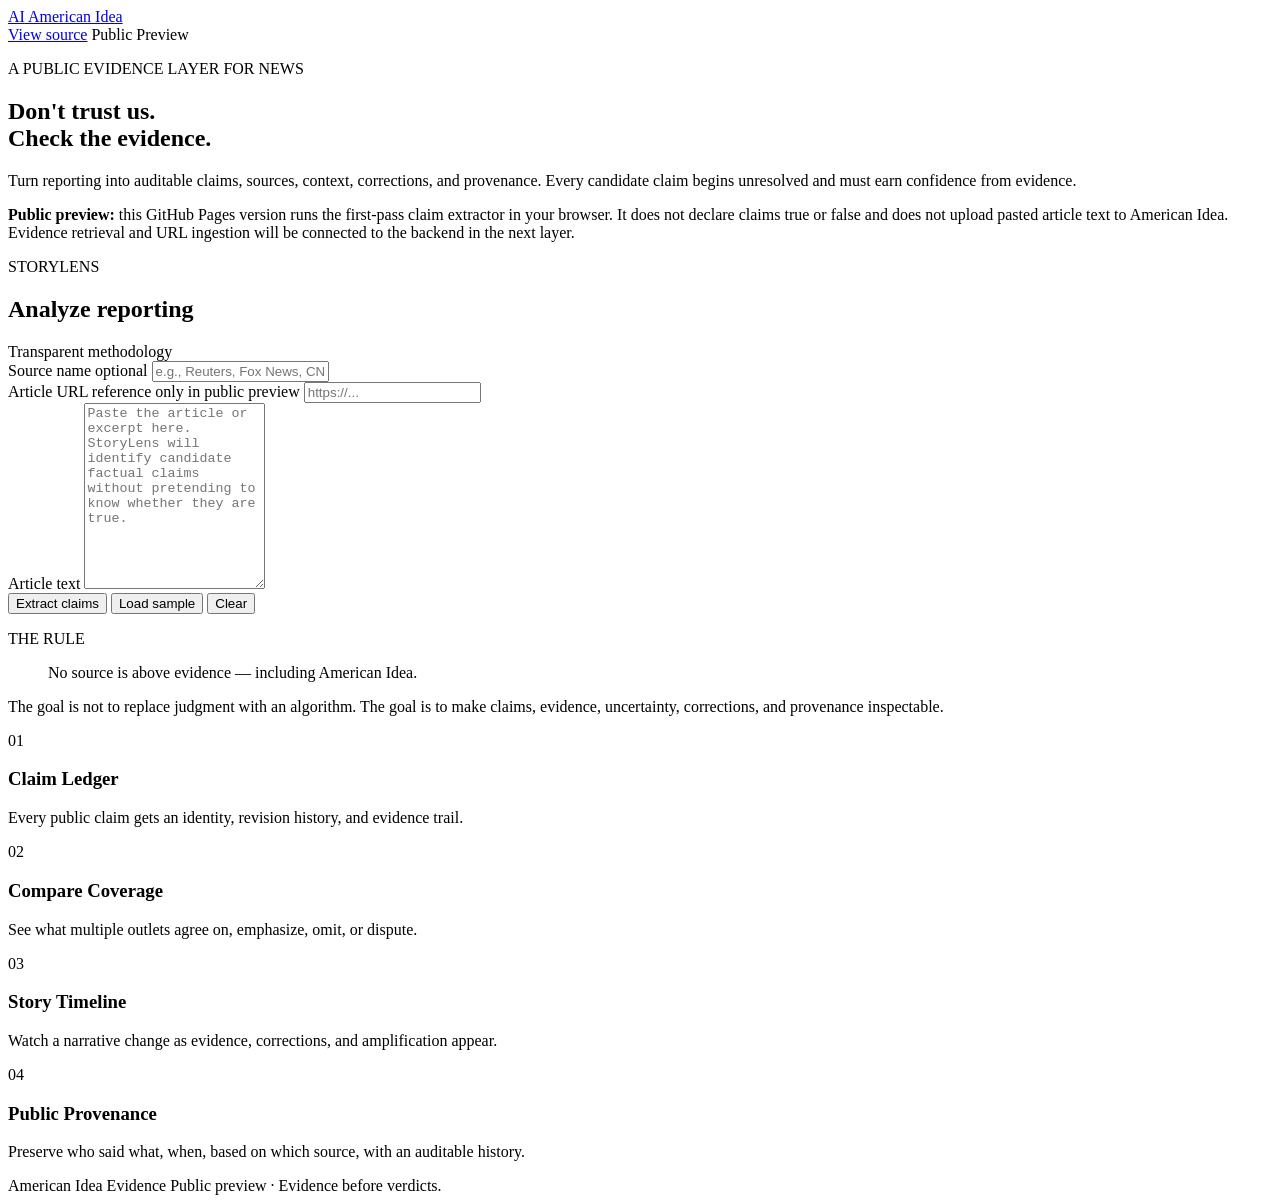
==== docs/index.html @ fe8931ae "Add public StoryLens GitHub Pages interface" ====
<!doctype html>
<html lang="en">
<head>
  <meta charset="utf-8" />
  <meta name="viewport" content="width=device-width, initial-scale=1" />
  <meta name="description" content="American Idea Evidence — a public evidence layer for news and public claims." />
  <meta name="theme-color" content="#f6f3ed" />
  <title>American Idea Evidence — StoryLens</title>
  <link rel="stylesheet" href="./styles.css" />
</head>
<body>
  <header class="topbar">
    <a class="brand" href="./" aria-label="American Idea Evidence home">
      <span class="mark">AI</span>
      <span>American Idea</span>
    </a>
    <div class="top-actions">
      <a class="repo-link" href="https://github.com/oluwafemidiakhoa/American_Idea" target="_blank" rel="noreferrer">View source</a>
      <span class="pill">Public Preview</span>
    </div>
  </header>

  <main>
    <section class="hero">
      <p class="eyebrow">A PUBLIC EVIDENCE LAYER FOR NEWS</p>
      <h1>Don't trust us.<br><span>Check the evidence.</span></h1>
      <p class="lede">Turn reporting into auditable claims, sources, context, corrections, and provenance. Every candidate claim begins unresolved and must earn confidence from evidence.</p>
    </section>

    <section class="notice" aria-label="Preview notice">
      <strong>Public preview:</strong> this GitHub Pages version runs the first-pass claim extractor in your browser. It does not declare claims true or false and does not upload pasted article text to American Idea. Evidence retrieval and URL ingestion will be connected to the backend in the next layer.
    </section>

    <section class="panel analyzer">
      <div class="panel-title">
        <div>
          <p class="eyebrow">STORYLENS</p>
          <h2>Analyze reporting</h2>
        </div>
        <span class="method">Transparent methodology</span>
      </div>

      <div class="form-grid">
        <div>
          <label for="source">Source name <span>optional</span></label>
          <input id="source" autocomplete="off" placeholder="e.g., Reuters, Fox News, CNN" />
        </div>
        <div>
          <label for="url">Article URL <span>reference only in public preview</span></label>
          <input id="url" type="url" autocomplete="url" placeholder="https://..." />
        </div>
      </div>

      <label for="text">Article text</label>
      <textarea id="text" rows="12" placeholder="Paste the article or excerpt here. StoryLens will identify candidate factual claims without pretending to know whether they are true."></textarea>

      <div class="actions">
        <button id="analyze" type="button">Extract claims</button>
        <button id="sample" type="button" class="secondary">Load sample</button>
        <button id="clear" type="button" class="ghost">Clear</button>
      </div>
      <p id="error" class="error" hidden></p>
    </section>

    <section id="results" class="results" hidden>
      <div class="results-head">
        <div>
          <p class="eyebrow">EVIDENCE RECORD</p>
          <h2 id="record">Analysis</h2>
          <div id="record-meta" class="record-meta"></div>
        </div>
        <div class="stat"><strong id="count">0</strong><span>candidate claims</span></div>
      </div>
      <div id="methodology" class="methodology"></div>
      <div id="claims" class="claims"></div>
    </section>

    <section class="principles">
      <p class="eyebrow">THE RULE</p>
      <blockquote>No source is above evidence — including American Idea.</blockquote>
      <p>The goal is not to replace judgment with an algorithm. The goal is to make claims, evidence, uncertainty, corrections, and provenance inspectable.</p>
    </section>

    <section class="future-grid">
      <article><span>01</span><h3>Claim Ledger</h3><p>Every public claim gets an identity, revision history, and evidence trail.</p></article>
      <article><span>02</span><h3>Compare Coverage</h3><p>See what multiple outlets agree on, emphasize, omit, or dispute.</p></article>
      <article><span>03</span><h3>Story Timeline</h3><p>Watch a narrative change as evidence, corrections, and amplification appear.</p></article>
      <article><span>04</span><h3>Public Provenance</h3><p>Preserve who said what, when, based on which source, with an auditable history.</p></article>
    </section>
  </main>

  <footer>
    <span>American Idea Evidence</span>
    <span>Public preview · Evidence before verdicts.</span>
  </footer>

  <script src="./app.js"></script>
</body>
</html>
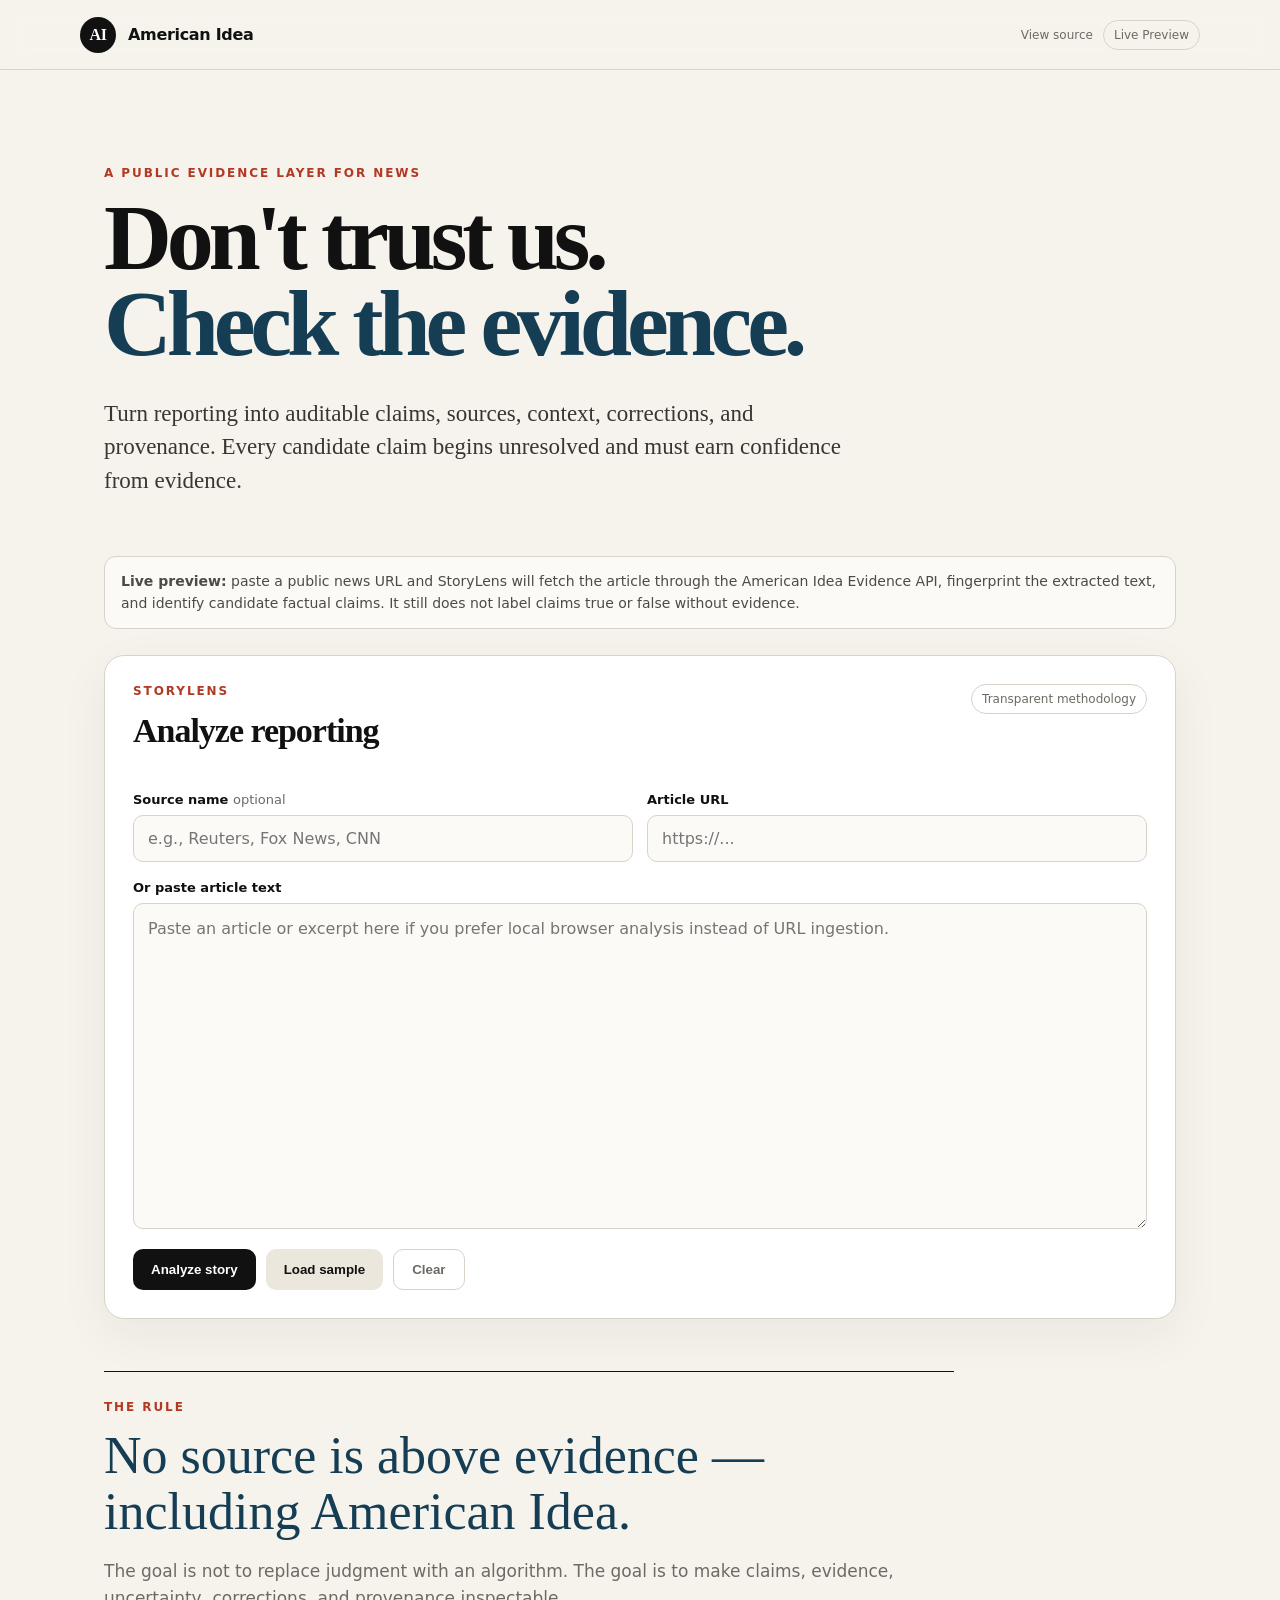
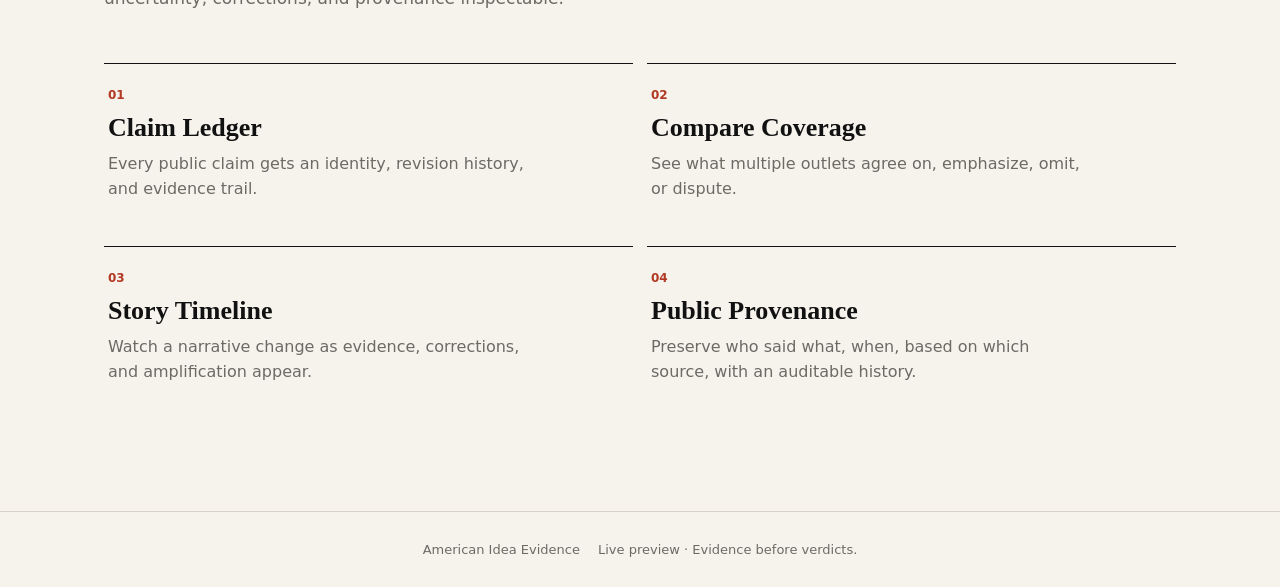
==== commit f83ca0c6: "Connect StoryLens UI to live Railway URL ingestion" ====
--- a/docs/index.html
+++ b/docs/index.html
@@ -16,7 +16,7 @@
     </a>
     <div class="top-actions">
       <a class="repo-link" href="https://github.com/oluwafemidiakhoa/American_Idea" target="_blank" rel="noreferrer">View source</a>
-      <span class="pill">Public Preview</span>
+      <span class="pill">Live Preview</span>
     </div>
   </header>
 
@@ -28,7 +28,7 @@
     </section>
 
     <section class="notice" aria-label="Preview notice">
-      <strong>Public preview:</strong> this GitHub Pages version runs the first-pass claim extractor in your browser. It does not declare claims true or false and does not upload pasted article text to American Idea. Evidence retrieval and URL ingestion will be connected to the backend in the next layer.
+      <strong>Live preview:</strong> paste a public news URL and StoryLens will fetch the article through the American Idea Evidence API, fingerprint the extracted text, and identify candidate factual claims. It still does not label claims true or false without evidence.
     </section>
 
     <section class="panel analyzer">
@@ -46,16 +46,16 @@
           <input id="source" autocomplete="off" placeholder="e.g., Reuters, Fox News, CNN" />
         </div>
         <div>
-          <label for="url">Article URL <span>reference only in public preview</span></label>
+          <label for="url">Article URL</label>
           <input id="url" type="url" autocomplete="url" placeholder="https://..." />
         </div>
       </div>
 
-      <label for="text">Article text</label>
-      <textarea id="text" rows="12" placeholder="Paste the article or excerpt here. StoryLens will identify candidate factual claims without pretending to know whether they are true."></textarea>
+      <label for="text">Or paste article text</label>
+      <textarea id="text" rows="12" placeholder="Paste an article or excerpt here if you prefer local browser analysis instead of URL ingestion."></textarea>
 
       <div class="actions">
-        <button id="analyze" type="button">Extract claims</button>
+        <button id="analyze" type="button">Analyze story</button>
         <button id="sample" type="button" class="secondary">Load sample</button>
         <button id="clear" type="button" class="ghost">Clear</button>
       </div>
@@ -91,7 +91,7 @@
 
   <footer>
     <span>American Idea Evidence</span>
-    <span>Public preview · Evidence before verdicts.</span>
+    <span>Live preview · Evidence before verdicts.</span>
   </footer>
 
   <script src="./app.js"></script>
--- a/docs/styles.css
+++ b/docs/styles.css
@@ -0,0 +1,2 @@
+:root{--bg:#f6f3ed;--ink:#111;--muted:#6d6a64;--line:#d8d2c8;--card:#fff;--accent:#b23923;--accent2:#153e55;--soft:#ece7dd}
+*{box-sizing:border-box}body{margin:0;background:var(--bg);color:var(--ink);font-family:Inter,ui-sans-serif,system-ui,-apple-system,BlinkMacSystemFont,"Segoe UI",sans-serif}.topbar{height:70px;border-bottom:1px solid var(--line);display:flex;align-items:center;justify-content:space-between;padding:0 max(24px,calc((100vw - 1120px)/2));background:rgba(246,243,237,.92);position:sticky;top:0;backdrop-filter:blur(12px);z-index:5}.brand{display:flex;gap:12px;align-items:center;font-weight:800;letter-spacing:-.02em;text-decoration:none;color:var(--ink)}.mark{display:grid;place-items:center;width:36px;height:36px;background:var(--ink);color:white;border-radius:50%;font-family:Georgia,serif}.top-actions{display:flex;gap:10px;align-items:center}.repo-link{font-size:12px;color:var(--muted);text-decoration:none}.repo-link:hover{text-decoration:underline}.pill,.method{border:1px solid var(--line);padding:7px 10px;border-radius:999px;color:var(--muted);font-size:12px}main{max-width:1120px;margin:auto;padding:64px 24px 96px}.hero{max-width:850px;padding:32px 0 36px}.eyebrow{font-size:12px;letter-spacing:.16em;font-weight:800;color:var(--accent);margin:0 0 14px}.hero h1{font-family:Georgia,"Times New Roman",serif;font-size:clamp(52px,8vw,94px);line-height:.92;letter-spacing:-.055em;margin:0}.hero h1 span{color:var(--accent2)}.lede{font-family:Georgia,serif;font-size:23px;line-height:1.45;max-width:760px;color:#393632;margin-top:30px}.notice{border:1px solid var(--line);background:#fbfaf7;padding:14px 16px;border-radius:12px;color:#4e4a45;font-size:14px;line-height:1.55;margin-bottom:26px}.panel{background:var(--card);border:1px solid var(--line);box-shadow:0 15px 50px rgba(30,25,18,.06);border-radius:20px;padding:28px}.panel-title,.results-head{display:flex;align-items:flex-start;justify-content:space-between;gap:24px;margin-bottom:24px}.panel h2,.results h2{font-family:Georgia,serif;font-size:34px;margin:0;letter-spacing:-.03em}.form-grid{display:grid;grid-template-columns:1fr 1fr;gap:14px}.analyzer label{display:block;font-weight:750;font-size:13px;margin:18px 0 8px}.analyzer label span{font-weight:500;color:var(--muted)}input,textarea{width:100%;border:1px solid var(--line);background:#fbfaf7;border-radius:10px;padding:13px 14px;font:inherit;color:var(--ink);outline:none}textarea{resize:vertical;line-height:1.55}input:focus,textarea:focus{border-color:#7b756c;box-shadow:0 0 0 3px rgba(123,117,108,.12)}.actions{display:flex;gap:10px;flex-wrap:wrap;margin-top:16px}button{border:0;border-radius:10px;background:var(--ink);color:white;padding:12px 18px;font-weight:800;cursor:pointer}button.secondary{background:var(--soft);color:var(--ink)}button.ghost{background:transparent;color:var(--muted);border:1px solid var(--line)}button:disabled{opacity:.55;cursor:wait}.error{background:#fff0ed;color:#8f2416;border:1px solid #efc4bb;padding:10px 12px;border-radius:8px}.results{margin-top:36px}.record-meta{margin-top:8px;font-size:13px;color:var(--muted)}.stat{min-width:120px;text-align:right}.stat strong{display:block;font-size:34px}.stat span{font-size:12px;color:var(--muted)}.methodology{border-left:3px solid var(--accent2);background:#edf3f5;padding:14px 16px;color:#33464f;font-size:14px;line-height:1.55;margin-bottom:18px}.claims{display:grid;gap:12px}.claim{background:var(--card);border:1px solid var(--line);border-radius:14px;padding:20px}.claim-top{display:flex;justify-content:space-between;gap:16px}.claim h3{font-family:Georgia,serif;font-size:21px;line-height:1.35;margin:0 0 10px}.status{height:max-content;padding:6px 9px;border-radius:999px;background:#f0eee9;color:#5b5853;font-size:11px;text-transform:uppercase;font-weight:800;letter-spacing:.08em}.reasons{margin:10px 0 0;padding-left:18px;color:var(--muted);font-size:13px;line-height:1.5}.claim-id{font-family:ui-monospace,SFMono-Regular,Menlo,monospace;color:#908a82;font-size:11px;margin-top:12px}.principles{margin-top:52px;border-top:1px solid var(--ink);padding-top:28px;max-width:850px}.principles blockquote{font-family:Georgia,serif;font-size:clamp(30px,5vw,52px);line-height:1.08;margin:0 0 18px;color:var(--accent2)}.principles p:last-child{color:var(--muted);font-size:17px;line-height:1.6}.future-grid{display:grid;grid-template-columns:repeat(2,1fr);gap:14px;margin-top:50px}.future-grid article{border-top:1px solid var(--ink);padding:20px 4px 30px}.future-grid span{font-size:12px;color:var(--accent);font-weight:800}.future-grid h3{font-family:Georgia,serif;font-size:26px;margin:10px 0 8px}.future-grid p{color:var(--muted);line-height:1.6;margin:0;max-width:440px}footer{border-top:1px solid var(--line);padding:30px 24px;display:flex;justify-content:center;gap:18px;flex-wrap:wrap;color:var(--muted);font-size:13px}@media(max-width:700px){.future-grid,.form-grid{grid-template-columns:1fr}.method{display:none}.panel{padding:20px}.panel-title,.results-head{align-items:flex-start}.hero{padding-top:10px}.hero h1{font-size:54px}.lede{font-size:20px}.top-actions .repo-link{display:none}}
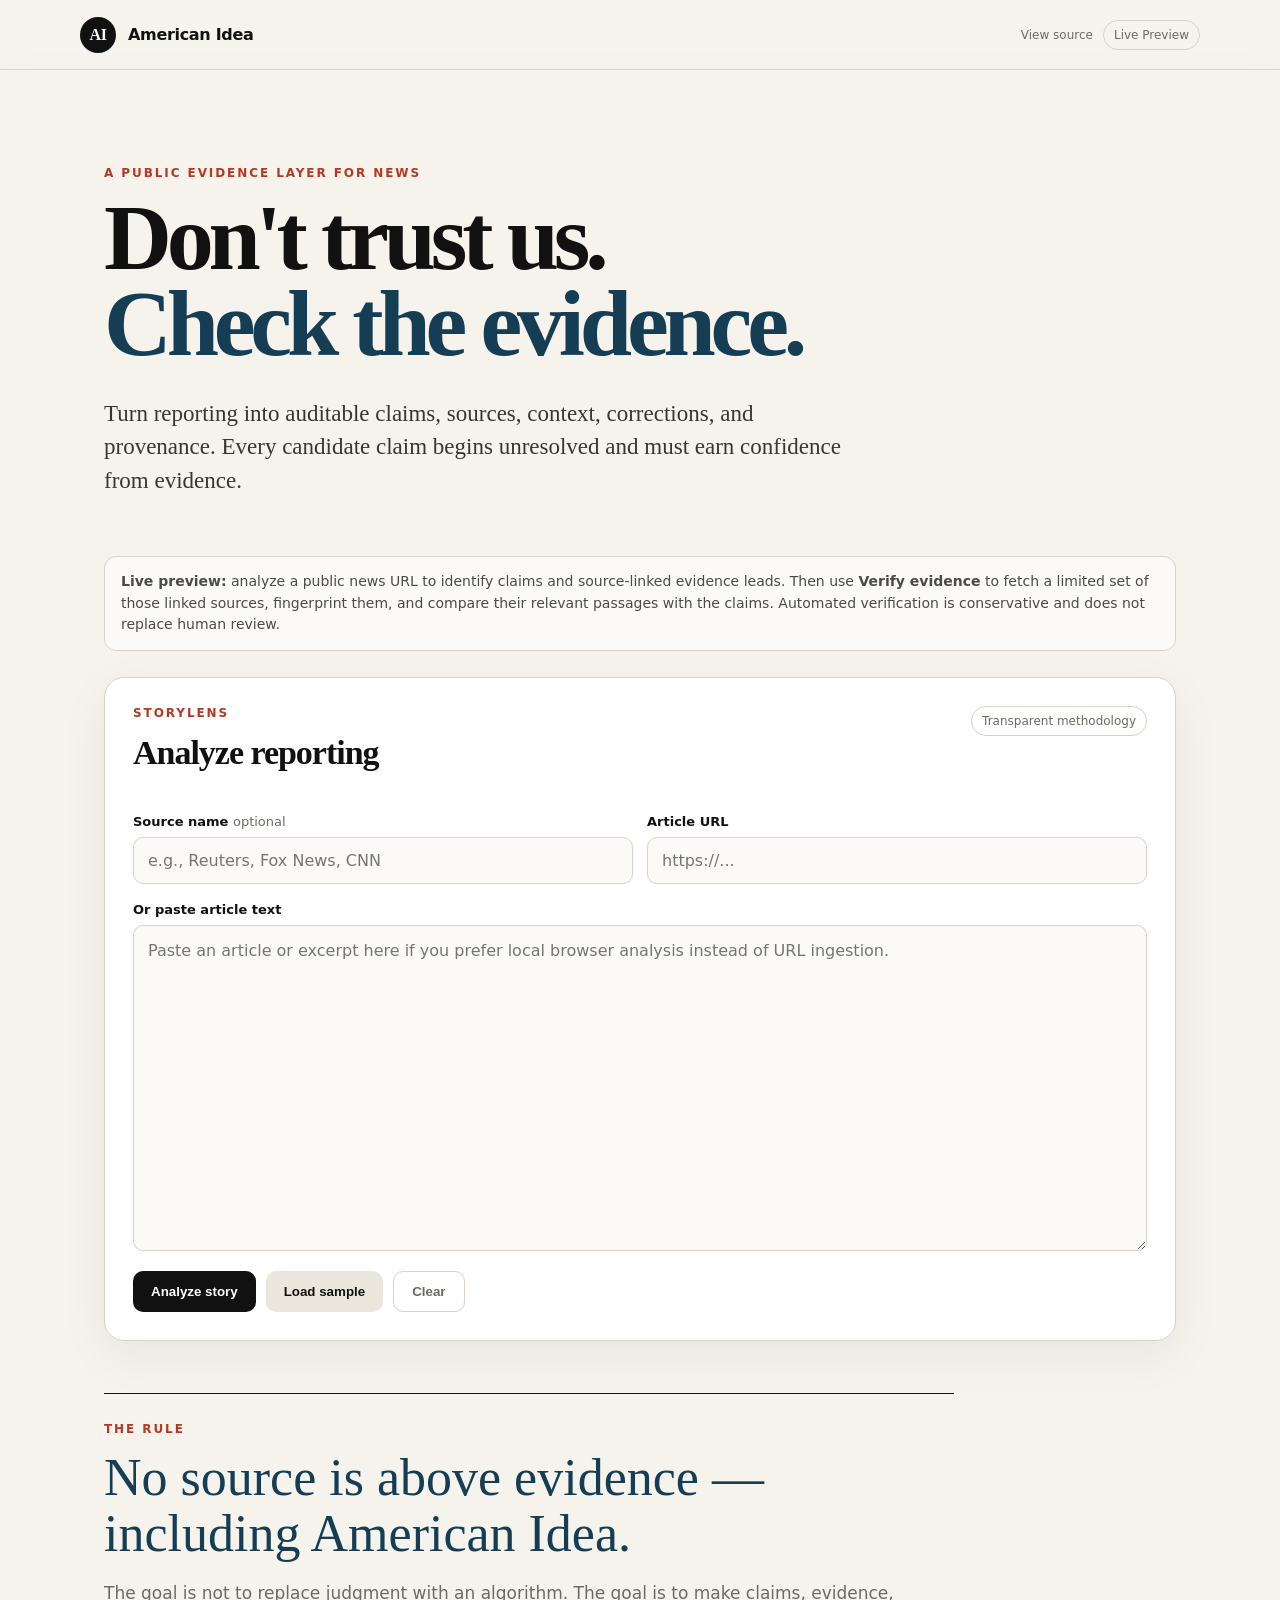
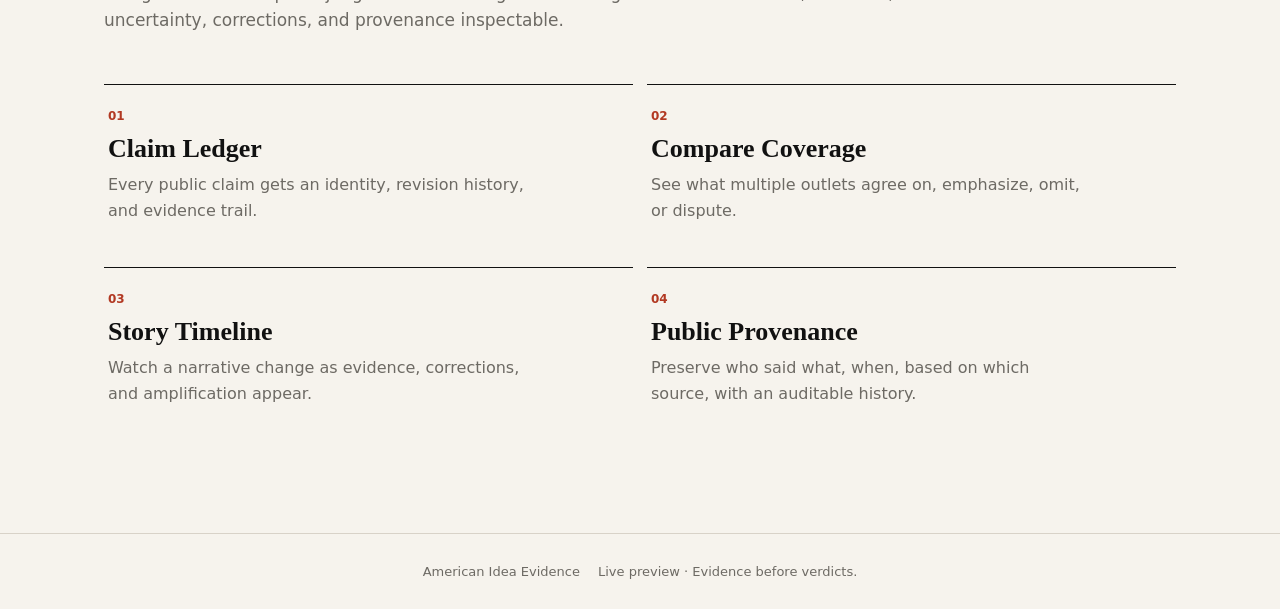
==== commit 384196de: "Add evidence verification control to StoryLens" ====
--- a/docs/index.html
+++ b/docs/index.html
@@ -10,14 +10,8 @@
 </head>
 <body>
   <header class="topbar">
-    <a class="brand" href="./" aria-label="American Idea Evidence home">
-      <span class="mark">AI</span>
-      <span>American Idea</span>
-    </a>
-    <div class="top-actions">
-      <a class="repo-link" href="https://github.com/oluwafemidiakhoa/American_Idea" target="_blank" rel="noreferrer">View source</a>
-      <span class="pill">Live Preview</span>
-    </div>
+    <a class="brand" href="./" aria-label="American Idea Evidence home"><span class="mark">AI</span><span>American Idea</span></a>
+    <div class="top-actions"><a class="repo-link" href="https://github.com/oluwafemidiakhoa/American_Idea" target="_blank" rel="noreferrer">View source</a><span class="pill">Live Preview</span></div>
   </header>
 
   <main>
@@ -28,34 +22,20 @@
     </section>
 
     <section class="notice" aria-label="Preview notice">
-      <strong>Live preview:</strong> paste a public news URL and StoryLens will fetch the article through the American Idea Evidence API, fingerprint the extracted text, and identify candidate factual claims. It still does not label claims true or false without evidence.
+      <strong>Live preview:</strong> analyze a public news URL to identify claims and source-linked evidence leads. Then use <strong>Verify evidence</strong> to fetch a limited set of those linked sources, fingerprint them, and compare their relevant passages with the claims. Automated verification is conservative and does not replace human review.
     </section>
 
     <section class="panel analyzer">
-      <div class="panel-title">
-        <div>
-          <p class="eyebrow">STORYLENS</p>
-          <h2>Analyze reporting</h2>
-        </div>
-        <span class="method">Transparent methodology</span>
+      <div class="panel-title"><div><p class="eyebrow">STORYLENS</p><h2>Analyze reporting</h2></div><span class="method">Transparent methodology</span></div>
+      <div class="form-grid">
+        <div><label for="source">Source name <span>optional</span></label><input id="source" autocomplete="off" placeholder="e.g., Reuters, Fox News, CNN" /></div>
+        <div><label for="url">Article URL</label><input id="url" type="url" autocomplete="url" placeholder="https://..." /></div>
       </div>
-
-      <div class="form-grid">
-        <div>
-          <label for="source">Source name <span>optional</span></label>
-          <input id="source" autocomplete="off" placeholder="e.g., Reuters, Fox News, CNN" />
-        </div>
-        <div>
-          <label for="url">Article URL</label>
-          <input id="url" type="url" autocomplete="url" placeholder="https://..." />
-        </div>
-      </div>
-
       <label for="text">Or paste article text</label>
       <textarea id="text" rows="12" placeholder="Paste an article or excerpt here if you prefer local browser analysis instead of URL ingestion."></textarea>
-
       <div class="actions">
         <button id="analyze" type="button">Analyze story</button>
+        <button id="verify" type="button" class="secondary" hidden>Verify evidence</button>
         <button id="sample" type="button" class="secondary">Load sample</button>
         <button id="clear" type="button" class="ghost">Clear</button>
       </div>
@@ -64,22 +44,14 @@
 
     <section id="results" class="results" hidden>
       <div class="results-head">
-        <div>
-          <p class="eyebrow">EVIDENCE RECORD</p>
-          <h2 id="record">Analysis</h2>
-          <div id="record-meta" class="record-meta"></div>
-        </div>
+        <div><p class="eyebrow">EVIDENCE RECORD</p><h2 id="record">Analysis</h2><div id="record-meta" class="record-meta"></div></div>
         <div class="stat"><strong id="count">0</strong><span>candidate claims</span></div>
       </div>
       <div id="methodology" class="methodology"></div>
       <div id="claims" class="claims"></div>
     </section>
 
-    <section class="principles">
-      <p class="eyebrow">THE RULE</p>
-      <blockquote>No source is above evidence — including American Idea.</blockquote>
-      <p>The goal is not to replace judgment with an algorithm. The goal is to make claims, evidence, uncertainty, corrections, and provenance inspectable.</p>
-    </section>
+    <section class="principles"><p class="eyebrow">THE RULE</p><blockquote>No source is above evidence — including American Idea.</blockquote><p>The goal is not to replace judgment with an algorithm. The goal is to make claims, evidence, uncertainty, corrections, and provenance inspectable.</p></section>
 
     <section class="future-grid">
       <article><span>01</span><h3>Claim Ledger</h3><p>Every public claim gets an identity, revision history, and evidence trail.</p></article>
@@ -89,11 +61,7 @@
     </section>
   </main>
 
-  <footer>
-    <span>American Idea Evidence</span>
-    <span>Live preview · Evidence before verdicts.</span>
-  </footer>
-
+  <footer><span>American Idea Evidence</span><span>Live preview · Evidence before verdicts.</span></footer>
   <script src="./app.js"></script>
 </body>
 </html>
--- a/docs/styles.css
+++ b/docs/styles.css
@@ -1,2 +1,2 @@
 :root{--bg:#f6f3ed;--ink:#111;--muted:#6d6a64;--line:#d8d2c8;--card:#fff;--accent:#b23923;--accent2:#153e55;--soft:#ece7dd}
-*{box-sizing:border-box}body{margin:0;background:var(--bg);color:var(--ink);font-family:Inter,ui-sans-serif,system-ui,-apple-system,BlinkMacSystemFont,"Segoe UI",sans-serif}.topbar{height:70px;border-bottom:1px solid var(--line);display:flex;align-items:center;justify-content:space-between;padding:0 max(24px,calc((100vw - 1120px)/2));background:rgba(246,243,237,.92);position:sticky;top:0;backdrop-filter:blur(12px);z-index:5}.brand{display:flex;gap:12px;align-items:center;font-weight:800;letter-spacing:-.02em;text-decoration:none;color:var(--ink)}.mark{display:grid;place-items:center;width:36px;height:36px;background:var(--ink);color:white;border-radius:50%;font-family:Georgia,serif}.top-actions{display:flex;gap:10px;align-items:center}.repo-link{font-size:12px;color:var(--muted);text-decoration:none}.repo-link:hover{text-decoration:underline}.pill,.method{border:1px solid var(--line);padding:7px 10px;border-radius:999px;color:var(--muted);font-size:12px}main{max-width:1120px;margin:auto;padding:64px 24px 96px}.hero{max-width:850px;padding:32px 0 36px}.eyebrow{font-size:12px;letter-spacing:.16em;font-weight:800;color:var(--accent);margin:0 0 14px}.hero h1{font-family:Georgia,"Times New Roman",serif;font-size:clamp(52px,8vw,94px);line-height:.92;letter-spacing:-.055em;margin:0}.hero h1 span{color:var(--accent2)}.lede{font-family:Georgia,serif;font-size:23px;line-height:1.45;max-width:760px;color:#393632;margin-top:30px}.notice{border:1px solid var(--line);background:#fbfaf7;padding:14px 16px;border-radius:12px;color:#4e4a45;font-size:14px;line-height:1.55;margin-bottom:26px}.panel{background:var(--card);border:1px solid var(--line);box-shadow:0 15px 50px rgba(30,25,18,.06);border-radius:20px;padding:28px}.panel-title,.results-head{display:flex;align-items:flex-start;justify-content:space-between;gap:24px;margin-bottom:24px}.panel h2,.results h2{font-family:Georgia,serif;font-size:34px;margin:0;letter-spacing:-.03em}.form-grid{display:grid;grid-template-columns:1fr 1fr;gap:14px}.analyzer label{display:block;font-weight:750;font-size:13px;margin:18px 0 8px}.analyzer label span{font-weight:500;color:var(--muted)}input,textarea{width:100%;border:1px solid var(--line);background:#fbfaf7;border-radius:10px;padding:13px 14px;font:inherit;color:var(--ink);outline:none}textarea{resize:vertical;line-height:1.55}input:focus,textarea:focus{border-color:#7b756c;box-shadow:0 0 0 3px rgba(123,117,108,.12)}.actions{display:flex;gap:10px;flex-wrap:wrap;margin-top:16px}button{border:0;border-radius:10px;background:var(--ink);color:white;padding:12px 18px;font-weight:800;cursor:pointer}button.secondary{background:var(--soft);color:var(--ink)}button.ghost{background:transparent;color:var(--muted);border:1px solid var(--line)}button:disabled{opacity:.55;cursor:wait}.error{background:#fff0ed;color:#8f2416;border:1px solid #efc4bb;padding:10px 12px;border-radius:8px}.results{margin-top:36px}.record-meta{margin-top:8px;font-size:13px;color:var(--muted)}.stat{min-width:120px;text-align:right}.stat strong{display:block;font-size:34px}.stat span{font-size:12px;color:var(--muted)}.methodology{border-left:3px solid var(--accent2);background:#edf3f5;padding:14px 16px;color:#33464f;font-size:14px;line-height:1.55;margin-bottom:18px}.claims{display:grid;gap:12px}.claim{background:var(--card);border:1px solid var(--line);border-radius:14px;padding:20px}.claim-top{display:flex;justify-content:space-between;gap:16px}.claim h3{font-family:Georgia,serif;font-size:21px;line-height:1.35;margin:0 0 10px}.status{height:max-content;padding:6px 9px;border-radius:999px;background:#f0eee9;color:#5b5853;font-size:11px;text-transform:uppercase;font-weight:800;letter-spacing:.08em}.reasons{margin:10px 0 0;padding-left:18px;color:var(--muted);font-size:13px;line-height:1.5}.claim-id{font-family:ui-monospace,SFMono-Regular,Menlo,monospace;color:#908a82;font-size:11px;margin-top:12px}.principles{margin-top:52px;border-top:1px solid var(--ink);padding-top:28px;max-width:850px}.principles blockquote{font-family:Georgia,serif;font-size:clamp(30px,5vw,52px);line-height:1.08;margin:0 0 18px;color:var(--accent2)}.principles p:last-child{color:var(--muted);font-size:17px;line-height:1.6}.future-grid{display:grid;grid-template-columns:repeat(2,1fr);gap:14px;margin-top:50px}.future-grid article{border-top:1px solid var(--ink);padding:20px 4px 30px}.future-grid span{font-size:12px;color:var(--accent);font-weight:800}.future-grid h3{font-family:Georgia,serif;font-size:26px;margin:10px 0 8px}.future-grid p{color:var(--muted);line-height:1.6;margin:0;max-width:440px}footer{border-top:1px solid var(--line);padding:30px 24px;display:flex;justify-content:center;gap:18px;flex-wrap:wrap;color:var(--muted);font-size:13px}@media(max-width:700px){.future-grid,.form-grid{grid-template-columns:1fr}.method{display:none}.panel{padding:20px}.panel-title,.results-head{align-items:flex-start}.hero{padding-top:10px}.hero h1{font-size:54px}.lede{font-size:20px}.top-actions .repo-link{display:none}}
+*{box-sizing:border-box}body{margin:0;background:var(--bg);color:var(--ink);font-family:Inter,ui-sans-serif,system-ui,-apple-system,BlinkMacSystemFont,"Segoe UI",sans-serif}.topbar{height:70px;border-bottom:1px solid var(--line);display:flex;align-items:center;justify-content:space-between;padding:0 max(24px,calc((100vw - 1120px)/2));background:rgba(246,243,237,.92);position:sticky;top:0;backdrop-filter:blur(12px);z-index:5}.brand{display:flex;gap:12px;align-items:center;font-weight:800;letter-spacing:-.02em;text-decoration:none;color:var(--ink)}.mark{display:grid;place-items:center;width:36px;height:36px;background:var(--ink);color:white;border-radius:50%;font-family:Georgia,serif}.top-actions{display:flex;gap:10px;align-items:center}.repo-link{font-size:12px;color:var(--muted);text-decoration:none}.repo-link:hover{text-decoration:underline}.pill,.method{border:1px solid var(--line);padding:7px 10px;border-radius:999px;color:var(--muted);font-size:12px}main{max-width:1120px;margin:auto;padding:64px 24px 96px}.hero{max-width:850px;padding:32px 0 36px}.eyebrow{font-size:12px;letter-spacing:.16em;font-weight:800;color:var(--accent);margin:0 0 14px}.hero h1{font-family:Georgia,"Times New Roman",serif;font-size:clamp(52px,8vw,94px);line-height:.92;letter-spacing:-.055em;margin:0}.hero h1 span{color:var(--accent2)}.lede{font-family:Georgia,serif;font-size:23px;line-height:1.45;max-width:760px;color:#393632;margin-top:30px}.notice{border:1px solid var(--line);background:#fbfaf7;padding:14px 16px;border-radius:12px;color:#4e4a45;font-size:14px;line-height:1.55;margin-bottom:26px}.panel{background:var(--card);border:1px solid var(--line);box-shadow:0 15px 50px rgba(30,25,18,.06);border-radius:20px;padding:28px}.panel-title,.results-head{display:flex;align-items:flex-start;justify-content:space-between;gap:24px;margin-bottom:24px}.panel h2,.results h2{font-family:Georgia,serif;font-size:34px;margin:0;letter-spacing:-.03em}.form-grid{display:grid;grid-template-columns:1fr 1fr;gap:14px}.analyzer label{display:block;font-weight:750;font-size:13px;margin:18px 0 8px}.analyzer label span{font-weight:500;color:var(--muted)}input,textarea{width:100%;border:1px solid var(--line);background:#fbfaf7;border-radius:10px;padding:13px 14px;font:inherit;color:var(--ink);outline:none}textarea{resize:vertical;line-height:1.55}input:focus,textarea:focus{border-color:#7b756c;box-shadow:0 0 0 3px rgba(123,117,108,.12)}.actions{display:flex;gap:10px;flex-wrap:wrap;margin-top:16px}button{border:0;border-radius:10px;background:var(--ink);color:white;padding:12px 18px;font-weight:800;cursor:pointer}button.secondary{background:var(--soft);color:var(--ink)}button.ghost{background:transparent;color:var(--muted);border:1px solid var(--line)}button:disabled{opacity:.55;cursor:wait}.error{background:#fff0ed;color:#8f2416;border:1px solid #efc4bb;padding:10px 12px;border-radius:8px}.results{margin-top:36px}.record-meta{margin-top:8px;font-size:13px;color:var(--muted)}.stat{min-width:120px;text-align:right}.stat strong{display:block;font-size:34px}.stat span{font-size:12px;color:var(--muted)}.methodology{border-left:3px solid var(--accent2);background:#edf3f5;padding:14px 16px;color:#33464f;font-size:14px;line-height:1.55;margin-bottom:18px}.claims{display:grid;gap:12px}.claim{background:var(--card);border:1px solid var(--line);border-radius:14px;padding:20px}.claim-top{display:flex;justify-content:space-between;gap:16px}.claim h3{font-family:Georgia,serif;font-size:21px;line-height:1.35;margin:0 0 10px}.status{height:max-content;padding:6px 9px;border-radius:999px;background:#f0eee9;color:#5b5853;font-size:11px;text-transform:uppercase;font-weight:800;letter-spacing:.08em}.reasons{margin:10px 0 0;padding-left:18px;color:var(--muted);font-size:13px;line-height:1.5}.claim-id{font-family:ui-monospace,SFMono-Regular,Menlo,monospace;color:#908a82;font-size:11px;margin-top:12px}.evidence-box{margin-top:16px;border-top:1px solid var(--line);padding-top:14px;display:grid;gap:8px}.evidence-heading{font-size:12px;text-transform:uppercase;letter-spacing:.08em;font-weight:800;color:var(--accent2)}.evidence-item{display:grid;grid-template-columns:auto 1fr;gap:5px 10px;text-decoration:none;color:var(--ink);border:1px solid #d8e1e5;background:#f7fbfc;padding:10px 12px;border-radius:10px}.evidence-item:hover{border-color:#9fb3bd}.evidence-item strong{font-size:14px}.evidence-item small{grid-column:2;color:var(--muted);line-height:1.45}.evidence-kind{align-self:start;font-size:10px;text-transform:uppercase;letter-spacing:.08em;font-weight:800;color:var(--accent2);background:#e7f0f3;border-radius:999px;padding:4px 7px}.no-evidence{margin-top:14px;border-top:1px solid var(--line);padding-top:12px;color:var(--muted);font-size:12px}.principles{margin-top:52px;border-top:1px solid var(--ink);padding-top:28px;max-width:850px}.principles blockquote{font-family:Georgia,serif;font-size:clamp(30px,5vw,52px);line-height:1.08;margin:0 0 18px;color:var(--accent2)}.principles p:last-child{color:var(--muted);font-size:17px;line-height:1.6}.future-grid{display:grid;grid-template-columns:repeat(2,1fr);gap:14px;margin-top:50px}.future-grid article{border-top:1px solid var(--ink);padding:20px 4px 30px}.future-grid span{font-size:12px;color:var(--accent);font-weight:800}.future-grid h3{font-family:Georgia,serif;font-size:26px;margin:10px 0 8px}.future-grid p{color:var(--muted);line-height:1.6;margin:0;max-width:440px}footer{border-top:1px solid var(--line);padding:30px 24px;display:flex;justify-content:center;gap:18px;flex-wrap:wrap;color:var(--muted);font-size:13px}@media(max-width:700px){.future-grid,.form-grid{grid-template-columns:1fr}.method{display:none}.panel{padding:20px}.panel-title,.results-head{align-items:flex-start}.hero{padding-top:10px}.hero h1{font-size:54px}.lede{font-size:20px}.top-actions .repo-link{display:none}.evidence-item{grid-template-columns:1fr}.evidence-item small{grid-column:1}}
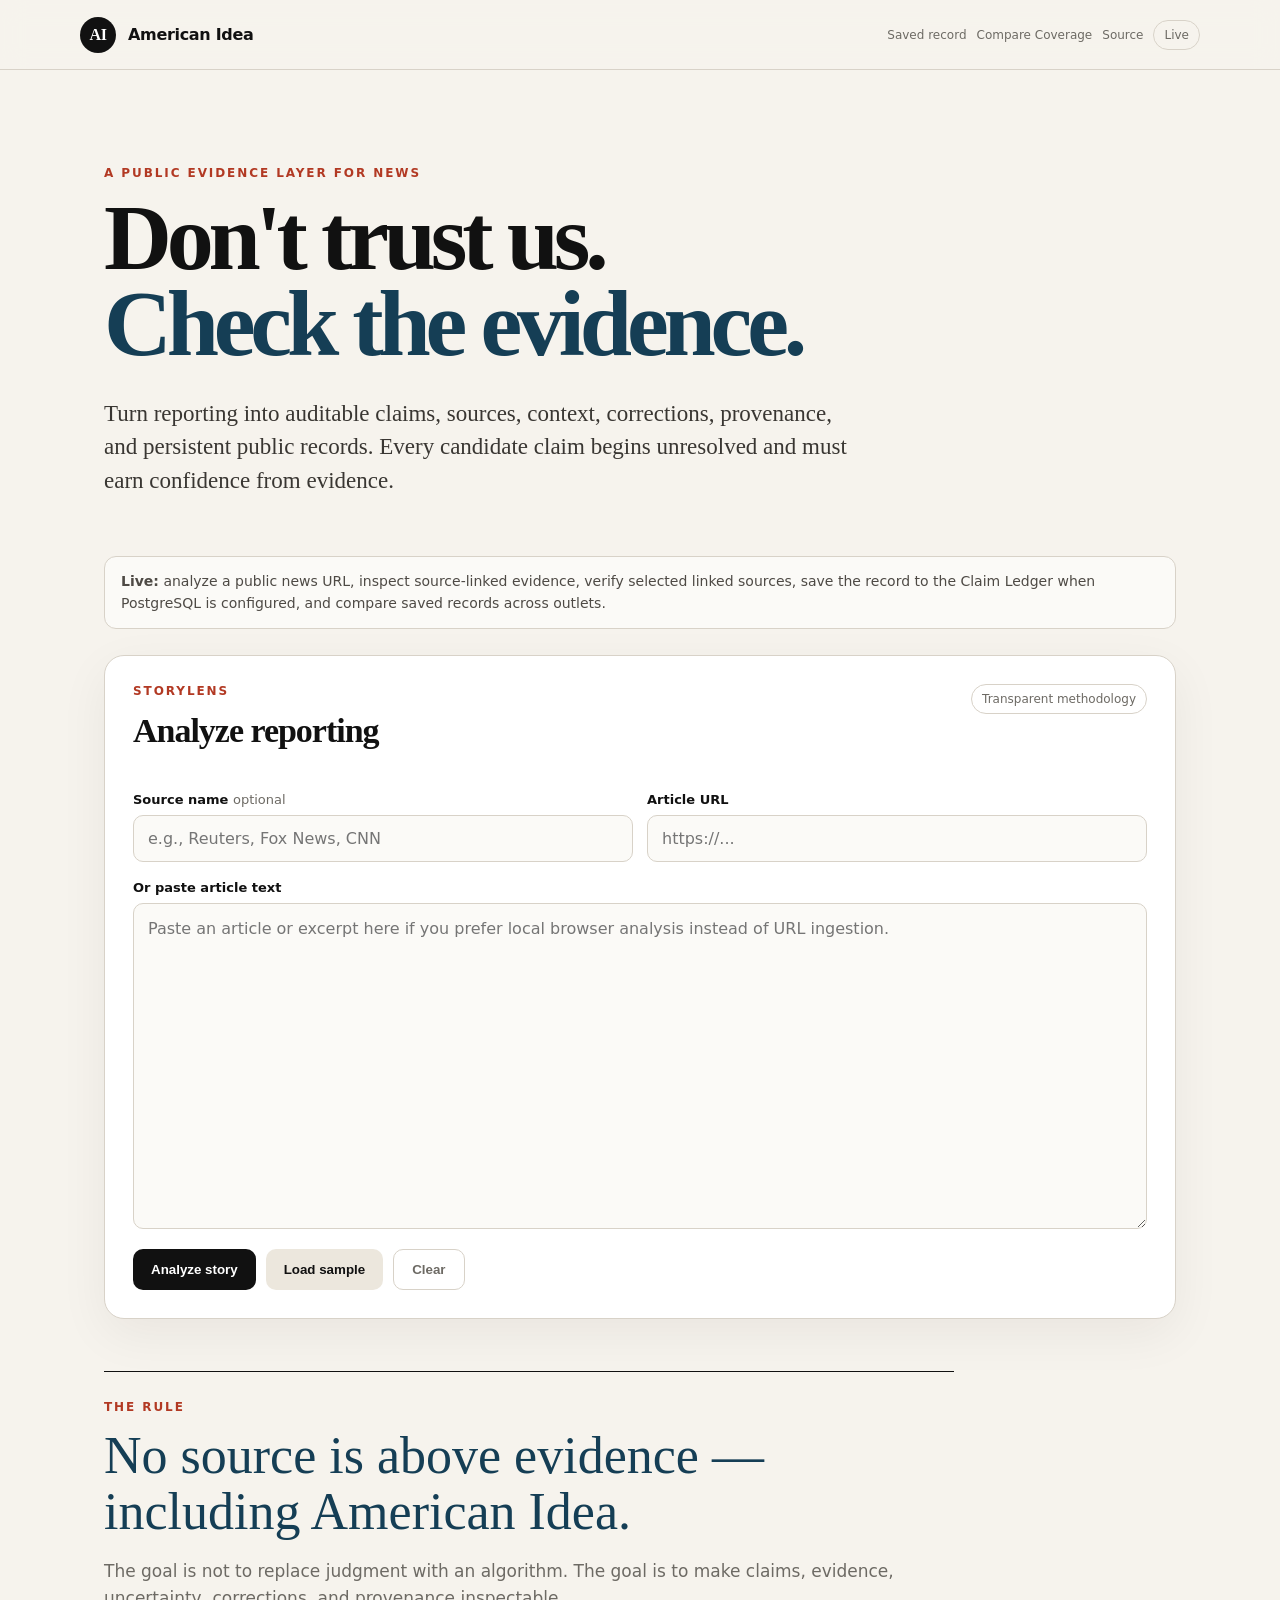
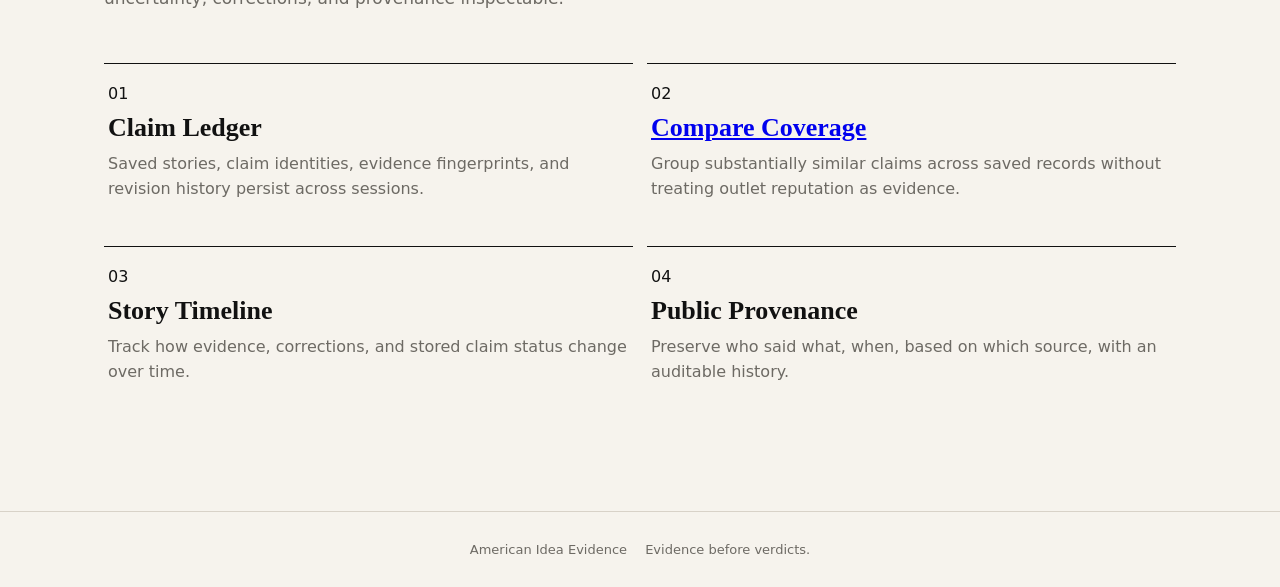
==== commit a8c9d471: "Expose saved records and Compare Coverage from StoryLens" ====
--- a/docs/index.html
+++ b/docs/index.html
@@ -11,18 +11,18 @@
 <body>
   <header class="topbar">
     <a class="brand" href="./" aria-label="American Idea Evidence home"><span class="mark">AI</span><span>American Idea</span></a>
-    <div class="top-actions"><a class="repo-link" href="https://github.com/oluwafemidiakhoa/American_Idea" target="_blank" rel="noreferrer">View source</a><span class="pill">Live Preview</span></div>
+    <div class="top-actions"><a class="repo-link" href="./record.html">Saved record</a><a class="repo-link" href="./compare.html">Compare Coverage</a><a class="repo-link" href="https://github.com/oluwafemidiakhoa/American_Idea" target="_blank" rel="noreferrer">Source</a><span class="pill">Live</span></div>
   </header>
 
   <main>
     <section class="hero">
       <p class="eyebrow">A PUBLIC EVIDENCE LAYER FOR NEWS</p>
       <h1>Don't trust us.<br><span>Check the evidence.</span></h1>
-      <p class="lede">Turn reporting into auditable claims, sources, context, corrections, and provenance. Every candidate claim begins unresolved and must earn confidence from evidence.</p>
+      <p class="lede">Turn reporting into auditable claims, sources, context, corrections, provenance, and persistent public records. Every candidate claim begins unresolved and must earn confidence from evidence.</p>
     </section>
 
     <section class="notice" aria-label="Preview notice">
-      <strong>Live preview:</strong> analyze a public news URL to identify claims and source-linked evidence leads. Then use <strong>Verify evidence</strong> to fetch a limited set of those linked sources, fingerprint them, and compare their relevant passages with the claims. Automated verification is conservative and does not replace human review.
+      <strong>Live:</strong> analyze a public news URL, inspect source-linked evidence, verify selected linked sources, save the record to the Claim Ledger when PostgreSQL is configured, and compare saved records across outlets.
     </section>
 
     <section class="panel analyzer">
@@ -43,25 +43,21 @@
     </section>
 
     <section id="results" class="results" hidden>
-      <div class="results-head">
-        <div><p class="eyebrow">EVIDENCE RECORD</p><h2 id="record">Analysis</h2><div id="record-meta" class="record-meta"></div></div>
-        <div class="stat"><strong id="count">0</strong><span>candidate claims</span></div>
-      </div>
-      <div id="methodology" class="methodology"></div>
-      <div id="claims" class="claims"></div>
+      <div class="results-head"><div><p class="eyebrow">EVIDENCE RECORD</p><h2 id="record">Analysis</h2><div id="record-meta" class="record-meta"></div></div><div class="stat"><strong id="count">0</strong><span>candidate claims</span></div></div>
+      <div id="methodology" class="methodology"></div><div id="claims" class="claims"></div>
     </section>
 
     <section class="principles"><p class="eyebrow">THE RULE</p><blockquote>No source is above evidence — including American Idea.</blockquote><p>The goal is not to replace judgment with an algorithm. The goal is to make claims, evidence, uncertainty, corrections, and provenance inspectable.</p></section>
 
     <section class="future-grid">
-      <article><span>01</span><h3>Claim Ledger</h3><p>Every public claim gets an identity, revision history, and evidence trail.</p></article>
-      <article><span>02</span><h3>Compare Coverage</h3><p>See what multiple outlets agree on, emphasize, omit, or dispute.</p></article>
-      <article><span>03</span><h3>Story Timeline</h3><p>Watch a narrative change as evidence, corrections, and amplification appear.</p></article>
+      <article><span>01</span><h3>Claim Ledger</h3><p>Saved stories, claim identities, evidence fingerprints, and revision history persist across sessions.</p></article>
+      <article><span>02</span><h3><a href="./compare.html">Compare Coverage</a></h3><p>Group substantially similar claims across saved records without treating outlet reputation as evidence.</p></article>
+      <article><span>03</span><h3>Story Timeline</h3><p>Track how evidence, corrections, and stored claim status change over time.</p></article>
       <article><span>04</span><h3>Public Provenance</h3><p>Preserve who said what, when, based on which source, with an auditable history.</p></article>
     </section>
   </main>
 
-  <footer><span>American Idea Evidence</span><span>Live preview · Evidence before verdicts.</span></footer>
+  <footer><span>American Idea Evidence</span><span>Evidence before verdicts.</span></footer>
   <script src="./app.js"></script>
 </body>
 </html>
--- a/docs/styles.css
+++ b/docs/styles.css
@@ -1,2 +1,2 @@
 :root{--bg:#f6f3ed;--ink:#111;--muted:#6d6a64;--line:#d8d2c8;--card:#fff;--accent:#b23923;--accent2:#153e55;--soft:#ece7dd}
-*{box-sizing:border-box}body{margin:0;background:var(--bg);color:var(--ink);font-family:Inter,ui-sans-serif,system-ui,-apple-system,BlinkMacSystemFont,"Segoe UI",sans-serif}.topbar{height:70px;border-bottom:1px solid var(--line);display:flex;align-items:center;justify-content:space-between;padding:0 max(24px,calc((100vw - 1120px)/2));background:rgba(246,243,237,.92);position:sticky;top:0;backdrop-filter:blur(12px);z-index:5}.brand{display:flex;gap:12px;align-items:center;font-weight:800;letter-spacing:-.02em;text-decoration:none;color:var(--ink)}.mark{display:grid;place-items:center;width:36px;height:36px;background:var(--ink);color:white;border-radius:50%;font-family:Georgia,serif}.top-actions{display:flex;gap:10px;align-items:center}.repo-link{font-size:12px;color:var(--muted);text-decoration:none}.repo-link:hover{text-decoration:underline}.pill,.method{border:1px solid var(--line);padding:7px 10px;border-radius:999px;color:var(--muted);font-size:12px}main{max-width:1120px;margin:auto;padding:64px 24px 96px}.hero{max-width:850px;padding:32px 0 36px}.eyebrow{font-size:12px;letter-spacing:.16em;font-weight:800;color:var(--accent);margin:0 0 14px}.hero h1{font-family:Georgia,"Times New Roman",serif;font-size:clamp(52px,8vw,94px);line-height:.92;letter-spacing:-.055em;margin:0}.hero h1 span{color:var(--accent2)}.lede{font-family:Georgia,serif;font-size:23px;line-height:1.45;max-width:760px;color:#393632;margin-top:30px}.notice{border:1px solid var(--line);background:#fbfaf7;padding:14px 16px;border-radius:12px;color:#4e4a45;font-size:14px;line-height:1.55;margin-bottom:26px}.panel{background:var(--card);border:1px solid var(--line);box-shadow:0 15px 50px rgba(30,25,18,.06);border-radius:20px;padding:28px}.panel-title,.results-head{display:flex;align-items:flex-start;justify-content:space-between;gap:24px;margin-bottom:24px}.panel h2,.results h2{font-family:Georgia,serif;font-size:34px;margin:0;letter-spacing:-.03em}.form-grid{display:grid;grid-template-columns:1fr 1fr;gap:14px}.analyzer label{display:block;font-weight:750;font-size:13px;margin:18px 0 8px}.analyzer label span{font-weight:500;color:var(--muted)}input,textarea{width:100%;border:1px solid var(--line);background:#fbfaf7;border-radius:10px;padding:13px 14px;font:inherit;color:var(--ink);outline:none}textarea{resize:vertical;line-height:1.55}input:focus,textarea:focus{border-color:#7b756c;box-shadow:0 0 0 3px rgba(123,117,108,.12)}.actions{display:flex;gap:10px;flex-wrap:wrap;margin-top:16px}button{border:0;border-radius:10px;background:var(--ink);color:white;padding:12px 18px;font-weight:800;cursor:pointer}button.secondary{background:var(--soft);color:var(--ink)}button.ghost{background:transparent;color:var(--muted);border:1px solid var(--line)}button:disabled{opacity:.55;cursor:wait}.error{background:#fff0ed;color:#8f2416;border:1px solid #efc4bb;padding:10px 12px;border-radius:8px}.results{margin-top:36px}.record-meta{margin-top:8px;font-size:13px;color:var(--muted)}.stat{min-width:120px;text-align:right}.stat strong{display:block;font-size:34px}.stat span{font-size:12px;color:var(--muted)}.methodology{border-left:3px solid var(--accent2);background:#edf3f5;padding:14px 16px;color:#33464f;font-size:14px;line-height:1.55;margin-bottom:18px}.claims{display:grid;gap:12px}.claim{background:var(--card);border:1px solid var(--line);border-radius:14px;padding:20px}.claim-top{display:flex;justify-content:space-between;gap:16px}.claim h3{font-family:Georgia,serif;font-size:21px;line-height:1.35;margin:0 0 10px}.status{height:max-content;padding:6px 9px;border-radius:999px;background:#f0eee9;color:#5b5853;font-size:11px;text-transform:uppercase;font-weight:800;letter-spacing:.08em}.reasons{margin:10px 0 0;padding-left:18px;color:var(--muted);font-size:13px;line-height:1.5}.claim-id{font-family:ui-monospace,SFMono-Regular,Menlo,monospace;color:#908a82;font-size:11px;margin-top:12px}.evidence-box{margin-top:16px;border-top:1px solid var(--line);padding-top:14px;display:grid;gap:8px}.evidence-heading{font-size:12px;text-transform:uppercase;letter-spacing:.08em;font-weight:800;color:var(--accent2)}.evidence-item{display:grid;grid-template-columns:auto 1fr;gap:5px 10px;text-decoration:none;color:var(--ink);border:1px solid #d8e1e5;background:#f7fbfc;padding:10px 12px;border-radius:10px}.evidence-item:hover{border-color:#9fb3bd}.evidence-item strong{font-size:14px}.evidence-item small{grid-column:2;color:var(--muted);line-height:1.45}.evidence-kind{align-self:start;font-size:10px;text-transform:uppercase;letter-spacing:.08em;font-weight:800;color:var(--accent2);background:#e7f0f3;border-radius:999px;padding:4px 7px}.no-evidence{margin-top:14px;border-top:1px solid var(--line);padding-top:12px;color:var(--muted);font-size:12px}.principles{margin-top:52px;border-top:1px solid var(--ink);padding-top:28px;max-width:850px}.principles blockquote{font-family:Georgia,serif;font-size:clamp(30px,5vw,52px);line-height:1.08;margin:0 0 18px;color:var(--accent2)}.principles p:last-child{color:var(--muted);font-size:17px;line-height:1.6}.future-grid{display:grid;grid-template-columns:repeat(2,1fr);gap:14px;margin-top:50px}.future-grid article{border-top:1px solid var(--ink);padding:20px 4px 30px}.future-grid span{font-size:12px;color:var(--accent);font-weight:800}.future-grid h3{font-family:Georgia,serif;font-size:26px;margin:10px 0 8px}.future-grid p{color:var(--muted);line-height:1.6;margin:0;max-width:440px}footer{border-top:1px solid var(--line);padding:30px 24px;display:flex;justify-content:center;gap:18px;flex-wrap:wrap;color:var(--muted);font-size:13px}@media(max-width:700px){.future-grid,.form-grid{grid-template-columns:1fr}.method{display:none}.panel{padding:20px}.panel-title,.results-head{align-items:flex-start}.hero{padding-top:10px}.hero h1{font-size:54px}.lede{font-size:20px}.top-actions .repo-link{display:none}.evidence-item{grid-template-columns:1fr}.evidence-item small{grid-column:1}}
+*{box-sizing:border-box}body{margin:0;background:var(--bg);color:var(--ink);font-family:Inter,ui-sans-serif,system-ui,-apple-system,BlinkMacSystemFont,"Segoe UI",sans-serif}.topbar{height:70px;border-bottom:1px solid var(--line);display:flex;align-items:center;justify-content:space-between;padding:0 max(24px,calc((100vw - 1120px)/2));background:rgba(246,243,237,.92);position:sticky;top:0;backdrop-filter:blur(12px);z-index:5}.brand{display:flex;gap:12px;align-items:center;font-weight:800;letter-spacing:-.02em;text-decoration:none;color:var(--ink)}.mark{display:grid;place-items:center;width:36px;height:36px;background:var(--ink);color:white;border-radius:50%;font-family:Georgia,serif}.top-actions{display:flex;gap:10px;align-items:center}.repo-link{font-size:12px;color:var(--muted);text-decoration:none}.pill,.method{border:1px solid var(--line);padding:7px 10px;border-radius:999px;color:var(--muted);font-size:12px}main{max-width:1120px;margin:auto;padding:64px 24px 96px}.hero{max-width:850px;padding:32px 0 36px}.eyebrow{font-size:12px;letter-spacing:.16em;font-weight:800;color:var(--accent);margin:0 0 14px}.hero h1{font-family:Georgia,"Times New Roman",serif;font-size:clamp(52px,8vw,94px);line-height:.92;letter-spacing:-.055em;margin:0}.hero h1 span{color:var(--accent2)}.lede{font-family:Georgia,serif;font-size:23px;line-height:1.45;max-width:760px;color:#393632;margin-top:30px}.notice{border:1px solid var(--line);background:#fbfaf7;padding:14px 16px;border-radius:12px;color:#4e4a45;font-size:14px;line-height:1.55;margin-bottom:26px}.panel{background:var(--card);border:1px solid var(--line);box-shadow:0 15px 50px rgba(30,25,18,.06);border-radius:20px;padding:28px}.panel-title,.results-head{display:flex;align-items:flex-start;justify-content:space-between;gap:24px;margin-bottom:24px}.panel h2,.results h2{font-family:Georgia,serif;font-size:34px;margin:0;letter-spacing:-.03em}.form-grid{display:grid;grid-template-columns:1fr 1fr;gap:14px}.analyzer label{display:block;font-weight:750;font-size:13px;margin:18px 0 8px}.analyzer label span{font-weight:500;color:var(--muted)}input,textarea{width:100%;border:1px solid var(--line);background:#fbfaf7;border-radius:10px;padding:13px 14px;font:inherit;color:var(--ink);outline:none}textarea{resize:vertical;line-height:1.55}.actions{display:flex;gap:10px;flex-wrap:wrap;margin-top:16px}button{border:0;border-radius:10px;background:var(--ink);color:white;padding:12px 18px;font-weight:800;cursor:pointer}button.secondary{background:var(--soft);color:var(--ink)}button.ghost{background:transparent;color:var(--muted);border:1px solid var(--line)}button:disabled{opacity:.55;cursor:wait}.error{background:#fff0ed;color:#8f2416;border:1px solid #efc4bb;padding:10px 12px;border-radius:8px}.results{margin-top:36px}.record-meta{margin-top:8px;font-size:13px;color:var(--muted)}.stat{min-width:120px;text-align:right}.stat strong{display:block;font-size:34px}.stat span{font-size:12px;color:var(--muted)}.methodology{border-left:3px solid var(--accent2);background:#edf3f5;padding:14px 16px;color:#33464f;font-size:14px;line-height:1.55;margin-bottom:18px}.claims{display:grid;gap:12px}.claim{background:var(--card);border:1px solid var(--line);border-radius:14px;padding:20px}.claim-top{display:flex;justify-content:space-between;gap:16px}.claim h3{font-family:Georgia,serif;font-size:21px;line-height:1.35;margin:0 0 10px}.status{height:max-content;padding:6px 9px;border-radius:999px;background:#f0eee9;color:#5b5853;font-size:11px;text-transform:uppercase;font-weight:800;letter-spacing:.08em}.status-supported{background:#e7f4ea;color:#25623a}.status-partially_supported{background:#eef3dc;color:#556018}.status-contested{background:#fff0cf;color:#7a5600}.status-unsupported{background:#fde7e2;color:#8f2416}.status-basis{margin-top:12px;padding:10px 12px;border-left:3px solid var(--line);background:#faf8f4;color:#55514b;font-size:13px;line-height:1.5}.reasons{margin:10px 0 0;padding-left:18px;color:var(--muted);font-size:13px;line-height:1.5}.claim-id{font-family:ui-monospace,SFMono-Regular,Menlo,monospace;color:#908a82;font-size:11px;margin-top:12px}.evidence-box{margin-top:16px;border-top:1px solid var(--line);padding-top:14px;display:grid;gap:8px}.evidence-heading{font-size:12px;text-transform:uppercase;letter-spacing:.08em;font-weight:800;color:var(--accent2)}.evidence-item{display:grid;gap:6px;text-decoration:none;color:var(--ink);border:1px solid #d8e1e5;background:#f7fbfc;padding:12px;border-radius:10px}.evidence-item a{color:var(--ink);text-decoration:none}.evidence-item small{color:var(--muted);line-height:1.45}.evidence-item blockquote{margin:4px 0;padding:10px 12px;background:white;border-left:3px solid #b8c9d1;color:#444;font-family:Georgia,serif;line-height:1.5}.evidence-kind,.evidence-relation{font-size:10px;text-transform:uppercase;letter-spacing:.08em;font-weight:800;border-radius:999px;padding:4px 7px}.evidence-kind{color:var(--accent2);background:#e7f0f3}.evidence-relation{color:#5a4d2e;background:#f3ecd9}.verification-verified{border-color:#a8c6b0}.verification-fetch_failed{border-color:#e5b4aa;background:#fff8f6}.no-evidence{margin-top:14px;border-top:1px solid var(--line);padding-top:12px;color:var(--muted);font-size:12px}.principles{margin-top:52px;border-top:1px solid var(--ink);padding-top:28px;max-width:850px}.principles blockquote{font-family:Georgia,serif;font-size:clamp(30px,5vw,52px);line-height:1.08;margin:0 0 18px;color:var(--accent2)}.principles p:last-child{color:var(--muted);font-size:17px;line-height:1.6}.future-grid{display:grid;grid-template-columns:repeat(2,1fr);gap:14px;margin-top:50px}.future-grid article{border-top:1px solid var(--ink);padding:20px 4px 30px}.future-grid h3{font-family:Georgia,serif;font-size:26px;margin:10px 0 8px}.future-grid p{color:var(--muted);line-height:1.6;margin:0}footer{border-top:1px solid var(--line);padding:30px 24px;display:flex;justify-content:center;gap:18px;flex-wrap:wrap;color:var(--muted);font-size:13px}@media(max-width:700px){.future-grid,.form-grid{grid-template-columns:1fr}.method{display:none}.panel{padding:20px}.hero h1{font-size:54px}.lede{font-size:20px}.top-actions .repo-link{display:none}}
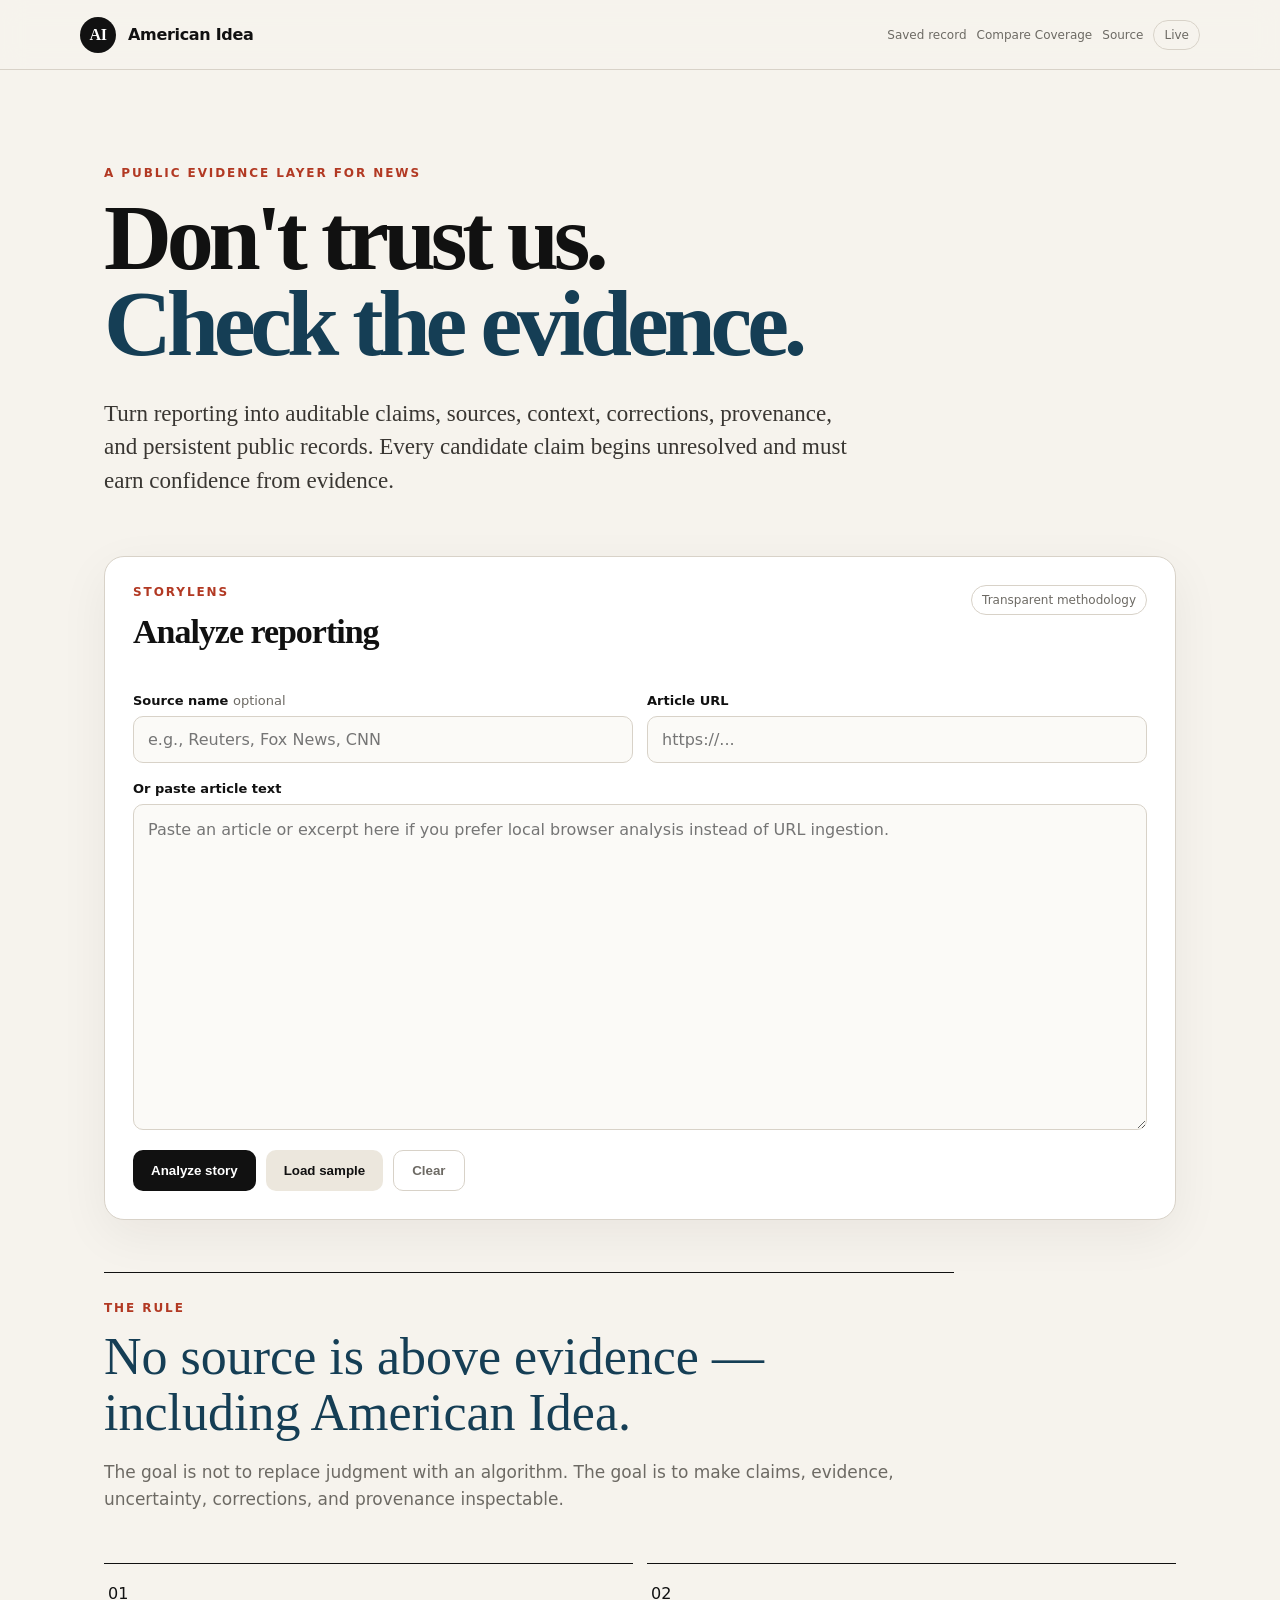
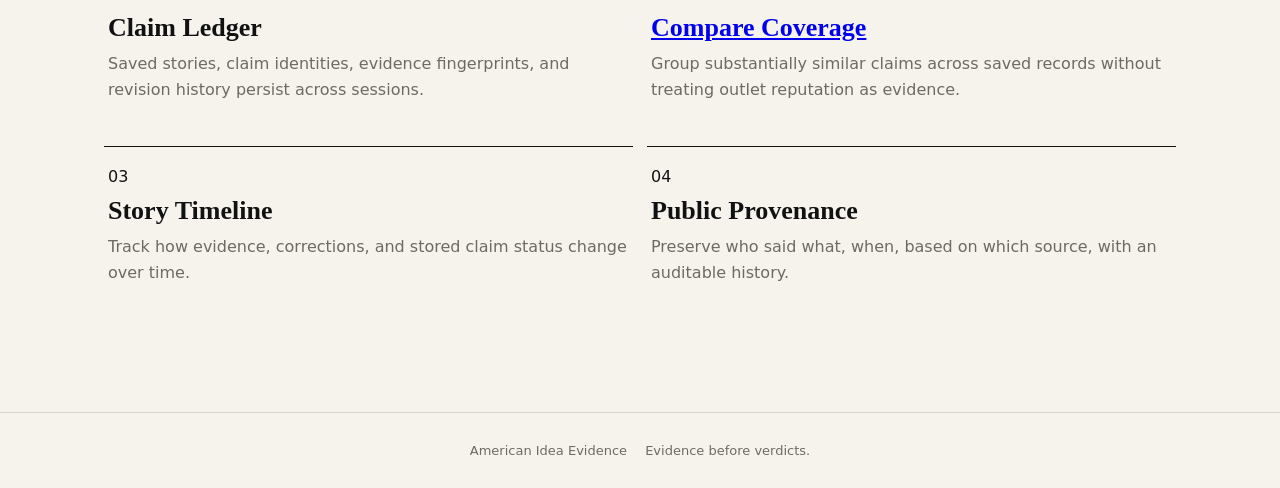
==== commit 0197118e: "Remove Live notice from public homepage" ====
--- a/docs/index.html
+++ b/docs/index.html
@@ -19,10 +19,6 @@
       <p class="eyebrow">A PUBLIC EVIDENCE LAYER FOR NEWS</p>
       <h1>Don't trust us.<br><span>Check the evidence.</span></h1>
       <p class="lede">Turn reporting into auditable claims, sources, context, corrections, provenance, and persistent public records. Every candidate claim begins unresolved and must earn confidence from evidence.</p>
-    </section>
-
-    <section class="notice" aria-label="Preview notice">
-      <strong>Live:</strong> analyze a public news URL, inspect source-linked evidence, verify selected linked sources, save the record to the Claim Ledger when PostgreSQL is configured, and compare saved records across outlets.
     </section>
 
     <section class="panel analyzer">
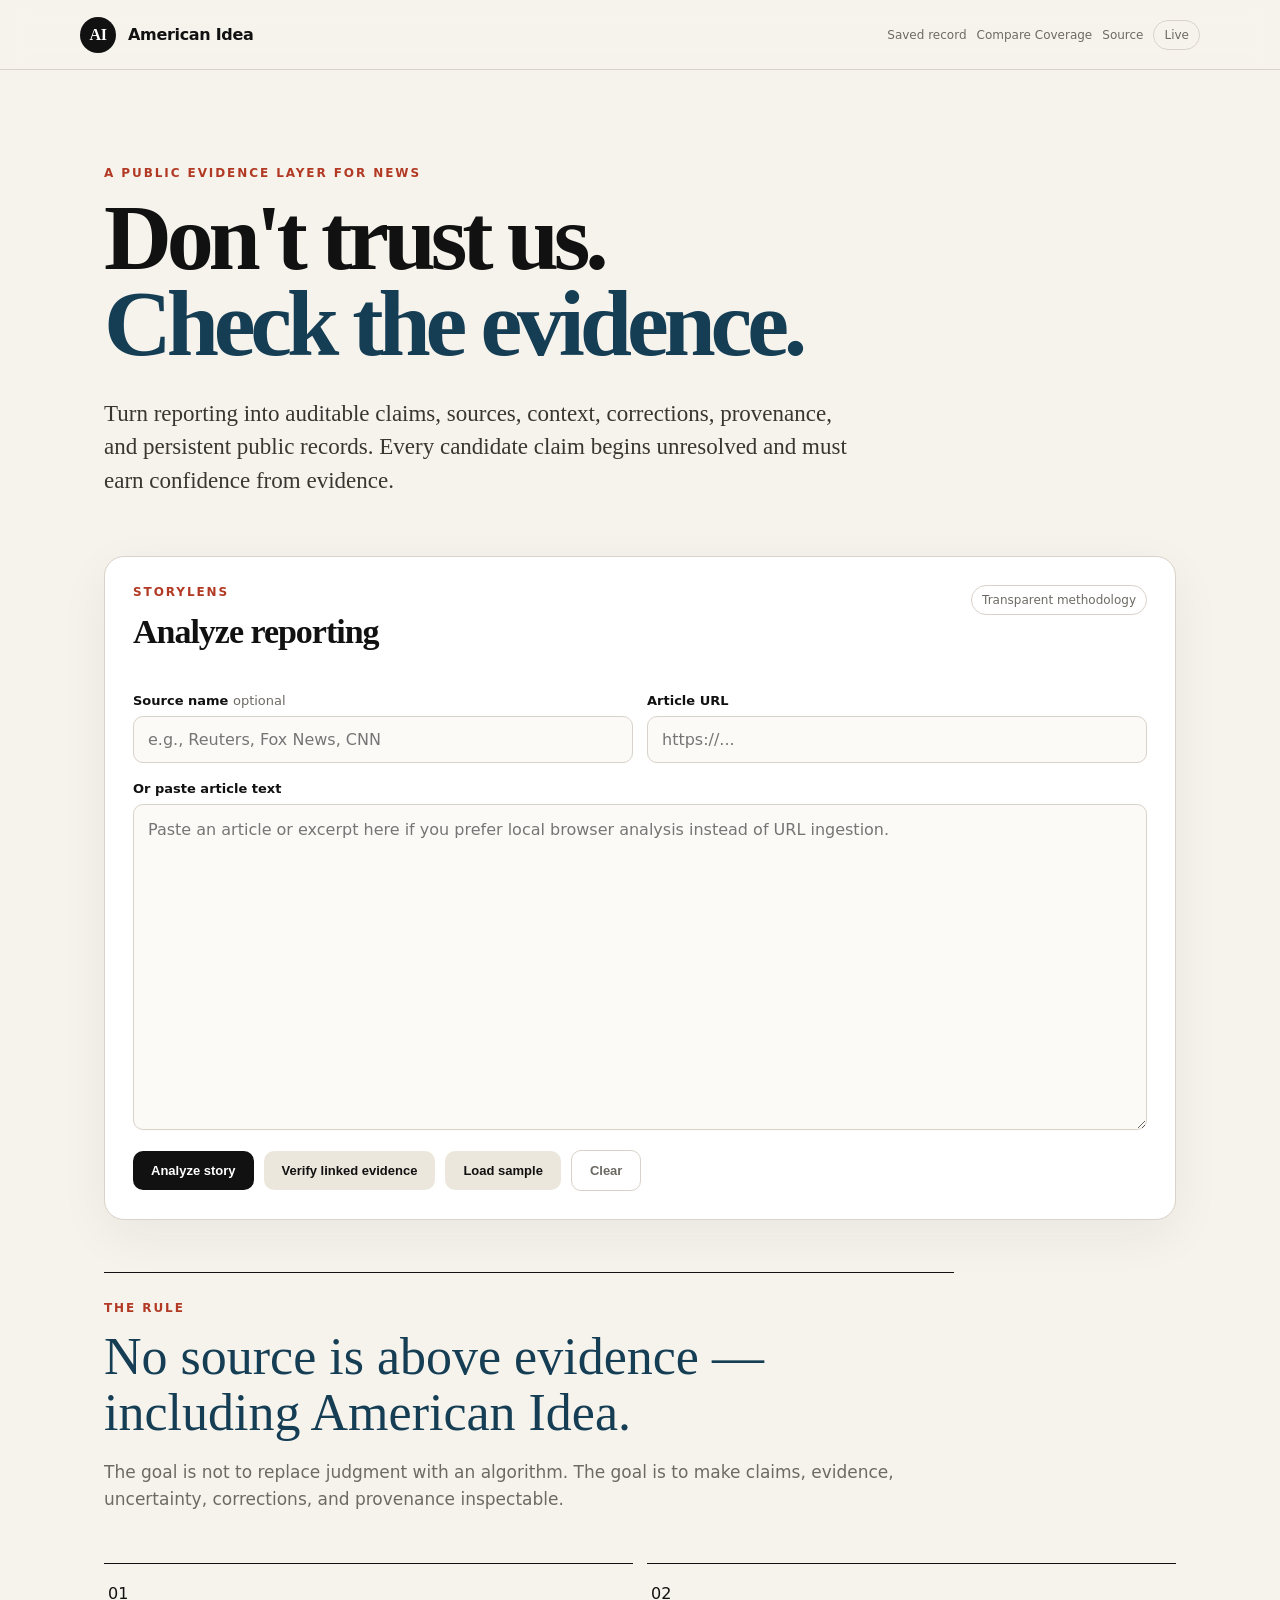
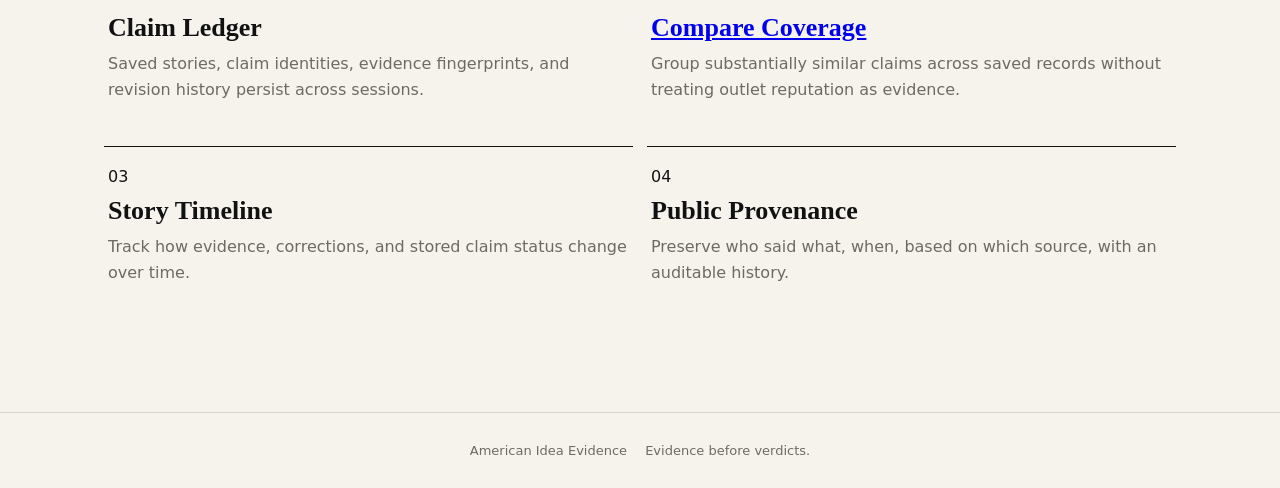
==== commit 08463dc5: "Clarify linked versus deep evidence verification" ====
--- a/docs/index.html
+++ b/docs/index.html
@@ -31,7 +31,7 @@
       <textarea id="text" rows="12" placeholder="Paste an article or excerpt here if you prefer local browser analysis instead of URL ingestion."></textarea>
       <div class="actions">
         <button id="analyze" type="button">Analyze story</button>
-        <button id="verify" type="button" class="secondary" hidden>Verify evidence</button>
+        <button id="verify" type="button" class="secondary" hidden>Verify linked evidence</button>
         <button id="sample" type="button" class="secondary">Load sample</button>
         <button id="clear" type="button" class="ghost">Clear</button>
       </div>
--- a/docs/styles.css
+++ b/docs/styles.css
@@ -1,2 +1,2 @@
 :root{--bg:#f6f3ed;--ink:#111;--muted:#6d6a64;--line:#d8d2c8;--card:#fff;--accent:#b23923;--accent2:#153e55;--soft:#ece7dd}
-*{box-sizing:border-box}body{margin:0;background:var(--bg);color:var(--ink);font-family:Inter,ui-sans-serif,system-ui,-apple-system,BlinkMacSystemFont,"Segoe UI",sans-serif}.topbar{height:70px;border-bottom:1px solid var(--line);display:flex;align-items:center;justify-content:space-between;padding:0 max(24px,calc((100vw - 1120px)/2));background:rgba(246,243,237,.92);position:sticky;top:0;backdrop-filter:blur(12px);z-index:5}.brand{display:flex;gap:12px;align-items:center;font-weight:800;letter-spacing:-.02em;text-decoration:none;color:var(--ink)}.mark{display:grid;place-items:center;width:36px;height:36px;background:var(--ink);color:white;border-radius:50%;font-family:Georgia,serif}.top-actions{display:flex;gap:10px;align-items:center}.repo-link{font-size:12px;color:var(--muted);text-decoration:none}.pill,.method{border:1px solid var(--line);padding:7px 10px;border-radius:999px;color:var(--muted);font-size:12px}main{max-width:1120px;margin:auto;padding:64px 24px 96px}.hero{max-width:850px;padding:32px 0 36px}.eyebrow{font-size:12px;letter-spacing:.16em;font-weight:800;color:var(--accent);margin:0 0 14px}.hero h1{font-family:Georgia,"Times New Roman",serif;font-size:clamp(52px,8vw,94px);line-height:.92;letter-spacing:-.055em;margin:0}.hero h1 span{color:var(--accent2)}.lede{font-family:Georgia,serif;font-size:23px;line-height:1.45;max-width:760px;color:#393632;margin-top:30px}.notice{border:1px solid var(--line);background:#fbfaf7;padding:14px 16px;border-radius:12px;color:#4e4a45;font-size:14px;line-height:1.55;margin-bottom:26px}.panel{background:var(--card);border:1px solid var(--line);box-shadow:0 15px 50px rgba(30,25,18,.06);border-radius:20px;padding:28px}.panel-title,.results-head{display:flex;align-items:flex-start;justify-content:space-between;gap:24px;margin-bottom:24px}.panel h2,.results h2{font-family:Georgia,serif;font-size:34px;margin:0;letter-spacing:-.03em}.form-grid{display:grid;grid-template-columns:1fr 1fr;gap:14px}.analyzer label{display:block;font-weight:750;font-size:13px;margin:18px 0 8px}.analyzer label span{font-weight:500;color:var(--muted)}input,textarea{width:100%;border:1px solid var(--line);background:#fbfaf7;border-radius:10px;padding:13px 14px;font:inherit;color:var(--ink);outline:none}textarea{resize:vertical;line-height:1.55}.actions{display:flex;gap:10px;flex-wrap:wrap;margin-top:16px}button{border:0;border-radius:10px;background:var(--ink);color:white;padding:12px 18px;font-weight:800;cursor:pointer}button.secondary{background:var(--soft);color:var(--ink)}button.ghost{background:transparent;color:var(--muted);border:1px solid var(--line)}button:disabled{opacity:.55;cursor:wait}.error{background:#fff0ed;color:#8f2416;border:1px solid #efc4bb;padding:10px 12px;border-radius:8px}.results{margin-top:36px}.record-meta{margin-top:8px;font-size:13px;color:var(--muted)}.stat{min-width:120px;text-align:right}.stat strong{display:block;font-size:34px}.stat span{font-size:12px;color:var(--muted)}.methodology{border-left:3px solid var(--accent2);background:#edf3f5;padding:14px 16px;color:#33464f;font-size:14px;line-height:1.55;margin-bottom:18px}.claims{display:grid;gap:12px}.claim{background:var(--card);border:1px solid var(--line);border-radius:14px;padding:20px}.claim-top{display:flex;justify-content:space-between;gap:16px}.claim h3{font-family:Georgia,serif;font-size:21px;line-height:1.35;margin:0 0 10px}.status{height:max-content;padding:6px 9px;border-radius:999px;background:#f0eee9;color:#5b5853;font-size:11px;text-transform:uppercase;font-weight:800;letter-spacing:.08em}.status-supported{background:#e7f4ea;color:#25623a}.status-partially_supported{background:#eef3dc;color:#556018}.status-contested{background:#fff0cf;color:#7a5600}.status-unsupported{background:#fde7e2;color:#8f2416}.status-basis{margin-top:12px;padding:10px 12px;border-left:3px solid var(--line);background:#faf8f4;color:#55514b;font-size:13px;line-height:1.5}.reasons{margin:10px 0 0;padding-left:18px;color:var(--muted);font-size:13px;line-height:1.5}.claim-id{font-family:ui-monospace,SFMono-Regular,Menlo,monospace;color:#908a82;font-size:11px;margin-top:12px}.evidence-box{margin-top:16px;border-top:1px solid var(--line);padding-top:14px;display:grid;gap:8px}.evidence-heading{font-size:12px;text-transform:uppercase;letter-spacing:.08em;font-weight:800;color:var(--accent2)}.evidence-item{display:grid;gap:6px;text-decoration:none;color:var(--ink);border:1px solid #d8e1e5;background:#f7fbfc;padding:12px;border-radius:10px}.evidence-item a{color:var(--ink);text-decoration:none}.evidence-item small{color:var(--muted);line-height:1.45}.evidence-item blockquote{margin:4px 0;padding:10px 12px;background:white;border-left:3px solid #b8c9d1;color:#444;font-family:Georgia,serif;line-height:1.5}.evidence-kind,.evidence-relation{font-size:10px;text-transform:uppercase;letter-spacing:.08em;font-weight:800;border-radius:999px;padding:4px 7px}.evidence-kind{color:var(--accent2);background:#e7f0f3}.evidence-relation{color:#5a4d2e;background:#f3ecd9}.verification-verified{border-color:#a8c6b0}.verification-fetch_failed{border-color:#e5b4aa;background:#fff8f6}.no-evidence{margin-top:14px;border-top:1px solid var(--line);padding-top:12px;color:var(--muted);font-size:12px}.principles{margin-top:52px;border-top:1px solid var(--ink);padding-top:28px;max-width:850px}.principles blockquote{font-family:Georgia,serif;font-size:clamp(30px,5vw,52px);line-height:1.08;margin:0 0 18px;color:var(--accent2)}.principles p:last-child{color:var(--muted);font-size:17px;line-height:1.6}.future-grid{display:grid;grid-template-columns:repeat(2,1fr);gap:14px;margin-top:50px}.future-grid article{border-top:1px solid var(--ink);padding:20px 4px 30px}.future-grid h3{font-family:Georgia,serif;font-size:26px;margin:10px 0 8px}.future-grid p{color:var(--muted);line-height:1.6;margin:0}footer{border-top:1px solid var(--line);padding:30px 24px;display:flex;justify-content:center;gap:18px;flex-wrap:wrap;color:var(--muted);font-size:13px}@media(max-width:700px){.future-grid,.form-grid{grid-template-columns:1fr}.method{display:none}.panel{padding:20px}.hero h1{font-size:54px}.lede{font-size:20px}.top-actions .repo-link{display:none}}
+*{box-sizing:border-box}body{margin:0;background:var(--bg);color:var(--ink);font-family:Inter,ui-sans-serif,system-ui,-apple-system,BlinkMacSystemFont,"Segoe UI",sans-serif}.topbar{height:70px;border-bottom:1px solid var(--line);display:flex;align-items:center;justify-content:space-between;padding:0 max(24px,calc((100vw - 1120px)/2));background:rgba(246,243,237,.92);position:sticky;top:0;backdrop-filter:blur(12px);z-index:5}.brand{display:flex;gap:12px;align-items:center;font-weight:800;letter-spacing:-.02em;text-decoration:none;color:var(--ink)}.mark{display:grid;place-items:center;width:36px;height:36px;background:var(--ink);color:white;border-radius:50%;font-family:Georgia,serif}.top-actions{display:flex;gap:10px;align-items:center}.repo-link{font-size:12px;color:var(--muted);text-decoration:none}.pill,.method{border:1px solid var(--line);padding:7px 10px;border-radius:999px;color:var(--muted);font-size:12px}main{max-width:1120px;margin:auto;padding:64px 24px 96px}.hero{max-width:850px;padding:32px 0 36px}.compact-hero{padding-bottom:28px}.eyebrow{font-size:12px;letter-spacing:.16em;font-weight:800;color:var(--accent);margin:0 0 14px}.hero h1{font-family:Georgia,"Times New Roman",serif;font-size:clamp(52px,8vw,94px);line-height:.92;letter-spacing:-.055em;margin:0}.hero h1 span{color:var(--accent2)}.lede{font-family:Georgia,serif;font-size:23px;line-height:1.45;max-width:760px;color:#393632;margin-top:30px}.notice{border:1px solid var(--line);background:#fbfaf7;padding:14px 16px;border-radius:12px;color:#4e4a45;font-size:14px;line-height:1.55;margin-bottom:26px}.panel{background:var(--card);border:1px solid var(--line);box-shadow:0 15px 50px rgba(30,25,18,.06);border-radius:20px;padding:28px}.panel-title,.results-head{display:flex;align-items:flex-start;justify-content:space-between;gap:24px;margin-bottom:24px}.panel h2,.results h2{font-family:Georgia,serif;font-size:34px;margin:0;letter-spacing:-.03em}.form-grid{display:grid;grid-template-columns:1fr 1fr;gap:14px}.analyzer label,.panel label{display:block;font-weight:750;font-size:13px;margin:18px 0 8px}.analyzer label span{font-weight:500;color:var(--muted)}input,textarea{width:100%;border:1px solid var(--line);background:#fbfaf7;border-radius:10px;padding:13px 14px;font:inherit;color:var(--ink);outline:none}textarea{resize:vertical;line-height:1.55}.actions{display:flex;gap:10px;flex-wrap:wrap;margin-top:16px;align-items:center}button,.button-link{border:0;border-radius:10px;background:var(--ink);color:white;padding:12px 18px;font-weight:800;cursor:pointer;text-decoration:none;font-size:13px;display:inline-block}button.secondary{background:var(--soft);color:var(--ink)}button.ghost{background:transparent;color:var(--muted);border:1px solid var(--line)}button:disabled{opacity:.55;cursor:wait}.error{background:#fff0ed;color:#8f2416;border:1px solid #efc4bb;padding:10px 12px;border-radius:8px}.results{margin-top:36px}.record-meta{margin-top:8px;font-size:13px;color:var(--muted)}.record-meta a{color:var(--accent2)}.stat{min-width:120px;text-align:right}.stat strong{display:block;font-size:34px}.stat span{font-size:12px;color:var(--muted)}.methodology{border-left:3px solid var(--accent2);background:#edf3f5;padding:14px 16px;color:#33464f;font-size:14px;line-height:1.55;margin-bottom:18px}.claims{display:grid;gap:12px}.claim{background:var(--card);border:1px solid var(--line);border-radius:14px;padding:20px}.claim-top{display:flex;justify-content:space-between;gap:16px}.claim h3{font-family:Georgia,serif;font-size:21px;line-height:1.35;margin:0 0 10px}.status{height:max-content;padding:6px 9px;border-radius:999px;background:#f0eee9;color:#5b5853;font-size:11px;text-transform:uppercase;font-weight:800;letter-spacing:.08em}.status-supported{background:#e7f4ea;color:#25623a}.status-partially_supported{background:#eef3dc;color:#556018}.status-contested{background:#fff0cf;color:#7a5600}.status-unsupported{background:#fde7e2;color:#8f2416}.status-basis{margin-top:12px;padding:10px 12px;border-left:3px solid var(--line);background:#faf8f4;color:#55514b;font-size:13px;line-height:1.5}.reasons{margin:10px 0 0;padding-left:18px;color:var(--muted);font-size:13px;line-height:1.5}.claim-id{font-family:ui-monospace,SFMono-Regular,Menlo,monospace;color:#908a82;font-size:11px;margin-top:12px}.evidence-box{margin-top:16px;border-top:1px solid var(--line);padding-top:14px;display:grid;gap:8px}.evidence-heading{font-size:12px;text-transform:uppercase;letter-spacing:.08em;font-weight:800;color:var(--accent2)}.evidence-item{display:grid;gap:6px;text-decoration:none;color:var(--ink);border:1px solid #d8e1e5;background:#f7fbfc;padding:12px;border-radius:10px}.evidence-item a{color:var(--ink);text-decoration:none}.evidence-item small{color:var(--muted);line-height:1.45}.evidence-item blockquote{margin:4px 0;padding:10px 12px;background:white;border-left:3px solid #b8c9d1;color:#444;font-family:Georgia,serif;line-height:1.5}.evidence-kind,.evidence-relation{font-size:10px;text-transform:uppercase;letter-spacing:.08em;font-weight:800;border-radius:999px;padding:4px 7px}.evidence-kind{color:var(--accent2);background:#e7f0f3}.evidence-relation{color:#5a4d2e;background:#f3ecd9}.verification-verified{border-color:#a8c6b0}.verification-fetch_failed{border-color:#e5b4aa;background:#fff8f6}.no-evidence{margin-top:14px;border-top:1px solid var(--line);padding-top:12px;color:var(--muted);font-size:12px}.timeline-delta{margin-top:14px;padding:12px;border:1px solid var(--line);border-radius:10px;background:#fbfaf7}.principles{margin-top:52px;border-top:1px solid var(--ink);padding-top:28px;max-width:850px}.principles blockquote{font-family:Georgia,serif;font-size:clamp(30px,5vw,52px);line-height:1.08;margin:0 0 18px;color:var(--accent2)}.principles p:last-child{color:var(--muted);font-size:17px;line-height:1.6}.future-grid{display:grid;grid-template-columns:repeat(2,1fr);gap:14px;margin-top:50px}.future-grid article{border-top:1px solid var(--ink);padding:20px 4px 30px}.future-grid h3{font-family:Georgia,serif;font-size:26px;margin:10px 0 8px}.future-grid p{color:var(--muted);line-height:1.6;margin:0}footer{border-top:1px solid var(--line);padding:30px 24px;display:flex;justify-content:center;gap:18px;flex-wrap:wrap;color:var(--muted);font-size:13px}@media(max-width:700px){.future-grid,.form-grid{grid-template-columns:1fr}.method{display:none}.panel{padding:20px}.hero h1{font-size:54px}.lede{font-size:20px}.top-actions .repo-link{display:none}}
